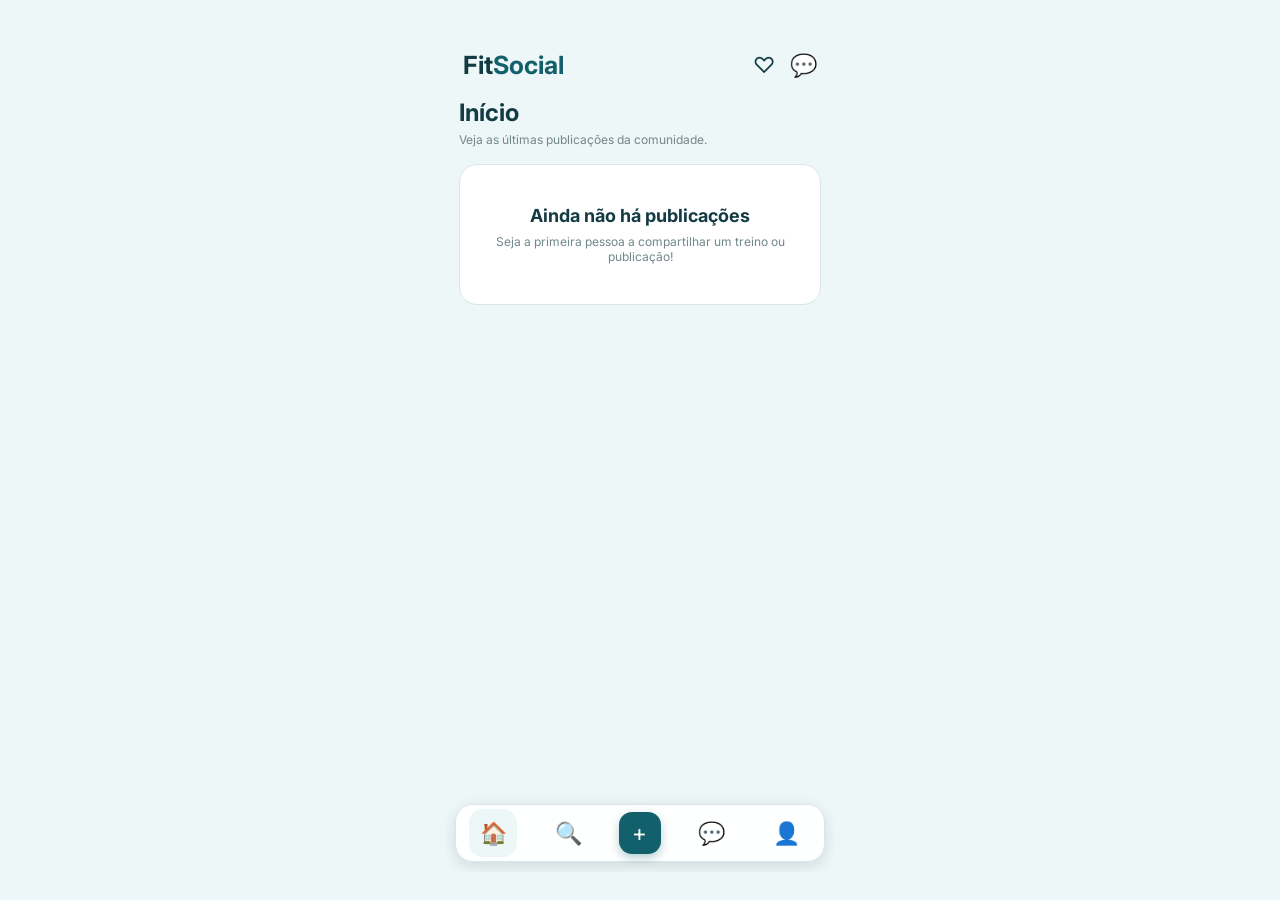
==== index.html @ 97b561a5 "Rename INDEX.HTML to index.html" ====
<!DOCTYPE html>
<html lang="pt-BR">

<head>

    <meta charset="UTF-8">
    <meta name="viewport" content="width=device-width, initial-scale=1.0">

    <title>FitSocial</title>

    <link
        href="https://fonts.googleapis.com/css2?family=Inter:wght@400;500;600;700&display=swap"
        rel="stylesheet"
    >

    <style>

        /* =========================================
           CONFIGURAÇÕES GERAIS
        ========================================= */

        * {
            margin: 0;
            padding: 0;
            box-sizing: border-box;
            font-family: 'Inter', sans-serif;
        }

        html,
        body {
            width: 100%;
            min-height: 100%;
        }

        body {
            background: #eef7f8;
            color: #123b43;

            display: flex;
            justify-content: center;
            align-items: center;

            min-height: 100vh;
        }


        /* =========================================
           TELA DO APLICATIVO
        ========================================= */

        .app {
            width: 390px;
            height: 844px;

            max-width: 100vw;
            max-height: 100vh;

            background: #eef7f8;

            overflow: hidden;

            position: relative;

            display: flex;
            flex-direction: column;
        }


        /* =========================================
           ÁREA PRINCIPAL
        ========================================= */

        .conteudo {
            width: 100%;
            height: 100%;

            overflow-y: auto;
            overflow-x: hidden;

            padding: 18px 14px 85px;

            scrollbar-width: none;
        }

        .conteudo::-webkit-scrollbar {
            display: none;
        }

        .feed {
            width: 100%;
        }


        /* =========================================
           TOPO
        ========================================= */

        .topo {
            display: flex;
            align-items: center;
            justify-content: space-between;

            margin-bottom: 18px;

            padding: 4px 4px 0;
        }

        .logo {
            font-size: 25px;
            font-weight: 700;

            color: #123b43;
        }

        .logo span {
            color: #12606b;
        }

        .topo-acoes {
            display: flex;
            gap: 15px;

            font-size: 22px;
        }

        .topo-acoes span {
            cursor: pointer;
        }


        /* =========================================
           CABEÇALHO
        ========================================= */

        .cabecalho {
            margin-bottom: 17px;
        }

        .cabecalho h1 {
            font-size: 24px;
            color: #123b43;

            margin-bottom: 5px;
        }

        .cabecalho p {
            font-size: 12px;
            color: #71878c;
        }


        /* =========================================
           POST
        ========================================= */

        .post {
            background: white;

            margin-bottom: 16px;

            border-radius: 18px;

            border: 1px solid #d8e6e8;

            padding: 13px;

            box-shadow:
                0 3px 12px rgba(0, 0, 0, 0.07);
        }


        /* =========================================
           CABEÇALHO DO POST
        ========================================= */

        .post-header {
            display: flex;
            align-items: center;

            margin-bottom: 11px;
        }

        .avatar {
            width: 42px;
            height: 42px;

            border-radius: 50%;

            background: #12606b;

            color: white;

            display: flex;
            align-items: center;
            justify-content: center;

            margin-right: 10px;

            font-weight: 600;

            overflow: hidden;

            flex-shrink: 0;

            border: 2px solid #f29ca4;
        }

        .avatar img {
            width: 100%;
            height: 100%;

            object-fit: cover;
        }

        .name {
            font-weight: 600;

            font-size: 13px;

            color: #123b43;
        }

        .time {
            font-size: 10px;

            color: #8a9da1;

            margin-top: 3px;
        }

        .seguir {
            margin-left: auto;

            color: #12606b;

            font-size: 11px;

            font-weight: 600;

            cursor: pointer;
        }


        /* =========================================
           TEXTO DO POST
        ========================================= */

        .post-text {
            margin: 8px 0 12px;

            line-height: 1.5;

            font-size: 13px;

            color: #34555c;
        }


        /* =========================================
           IMAGEM DO POST
        ========================================= */

        .post img.post-imagem {
            width: 100%;

            max-height: 500px;

            object-fit: cover;

            border-radius: 13px;

            display: block;
        }


        /* =========================================
           LOCALIZAÇÃO
        ========================================= */

        .localizacao {
            margin-top: 9px;

            font-size: 10px;

            color: #71878c;
        }


        /* =========================================
           ATIVIDADE
        ========================================= */

        .atividade {
            background: #eef7f8;

            border-radius: 13px;

            padding: 12px;

            margin-top: 8px;

            border: 1px solid #d8e6e8;
        }

        .atividade-titulo {
            font-size: 14px;

            font-weight: 700;

            color: #123b43;

            margin-bottom: 10px;
        }

        .atividade-dados {
            display: grid;

            grid-template-columns:
                repeat(3, 1fr);

            gap: 6px;
        }

        .atividade-dado {
            background: white;

            border-radius: 9px;

            padding: 8px 4px;

            text-align: center;
        }

        .atividade-dado strong {
            display: block;

            font-size: 14px;

            color: #12606b;
        }

        .atividade-dado span {
            font-size: 9px;

            color: #71878c;
        }

        .atividade-descricao {
            font-size: 11px;

            color: #536c71;

            margin-top: 10px;

            line-height: 1.4;
        }


        /* =========================================
           AÇÕES DO POST
        ========================================= */

        .actions {
            display: flex;

            gap: 18px;

            margin-top: 11px;

            font-size: 20px;
        }

        .actions span {
            cursor: pointer;

            transition: 0.2s;
        }

        .actions span:hover {
            transform: scale(1.15);
        }

        .curtidas {
            font-size: 11px;

            font-weight: 600;

            margin-top: 6px;

            color: #34555c;
        }


        /* =========================================
           SEM PUBLICAÇÕES
        ========================================= */

        .sem-posts {
            background: white;

            border-radius: 18px;

            border: 1px solid #d8e6e8;

            padding: 40px 20px;

            text-align: center;

            color: #71878c;
        }

        .sem-posts h2 {
            color: #123b43;

            font-size: 18px;

            margin-bottom: 8px;
        }

        .sem-posts p {
            font-size: 12px;
        }


        /* =========================================
           BARRA INFERIOR
        ========================================= */

        .navbar {
            position: absolute;

            left: 10px;
            right: 10px;
            bottom: 10px;

            height: 58px;

            background: rgba(255, 255, 255, 0.97);

            border-radius: 18px;

            border: 1px solid #d8e6e8;

            box-shadow:
                0 4px 15px rgba(0, 0, 0, 0.12);

            display: flex;

            align-items: center;

            justify-content: space-around;

            z-index: 100;
        }

        .nav-item {
            width: 48px;
            height: 48px;

            display: flex;

            align-items: center;
            justify-content: center;

            border-radius: 14px;

            text-decoration: none;

            color: #34555c;

            font-size: 22px;

            transition: 0.2s;

            cursor: pointer;
        }

        .nav-item:hover {
            background: #eef7f8;
        }

        .nav-item.active {
            color: #12606b;

            background: #eef7f8;
        }


        /* =========================================
           BOTÃO CRIAR
        ========================================= */

        .nav-criar {
            width: 42px;
            height: 42px;

            border-radius: 13px;

            background: #12606b;

            color: white;

            display: flex;

            align-items: center;
            justify-content: center;

            font-size: 23px;

            text-decoration: none;

            box-shadow:
                0 4px 10px rgba(18, 96, 107, 0.3);
        }


        /* =========================================
           PERFIL
        ========================================= */

        .perfil-mini {
            position: relative;
        }

        .perfil-mini img {
            width: 29px;
            height: 29px;

            border-radius: 50%;

            object-fit: cover;

            border: 2px solid #12606b;
        }


        /* =========================================
           CELULAR
        ========================================= */

        @media (max-width: 390px) {

            body {
                background: #eef7f8;
            }

            .app {
                width: 100vw;
                height: 100vh;

                border-radius: 0;

                box-shadow: none;
            }

        }

    </style>

</head>


<body>


    <!-- =========================================
         APLICATIVO
    ========================================= -->

    <div class="app">


        <!-- =====================================
             CONTEÚDO
        ====================================== -->

        <main class="conteudo">


            <!-- =================================
                 TOPO
            ================================== -->

            <div class="topo">

                <div class="logo">
                    Fit<span>Social</span>
                </div>

                <div class="topo-acoes">

                    <span>
                        ♡
                    </span>

                    <span
                        onclick="window.location.href='conversa.html'"
                    >
                        💬
                    </span>

                </div>

            </div>


            <!-- =================================
                 CABEÇALHO
            ================================== -->

            <div class="cabecalho">

                <h1>
                    Início
                </h1>

                <p>
                    Veja as últimas publicações da comunidade.
                </p>

            </div>


            <!-- =================================
                 FEED
            ================================== -->

            <div
                id="feed"
                class="feed"
            ></div>


        </main>


        <!-- =====================================
             BARRA DE NAVEGAÇÃO
        ====================================== -->

        <nav class="navbar">


            <!-- INÍCIO -->

            <a
                href="inicio.html"
                class="nav-item active"
                title="Início"
            >
                🏠
            </a>


            <!-- EXPLORAR -->

            <a
                href="explorar.html"
                class="nav-item"
                title="Explorar"
            >
                🔍
            </a>


            <!-- CRIAR -->

            <a
                href="criar.html"
                class="nav-criar"
                title="Criar"
            >
                +
            </a>


            <!-- MENSAGENS -->

            <a
                href="conversa.html"
                class="nav-item"
                title="Mensagens"
            >
                💬
            </a>


            <!-- PERFIL -->

            <a
                href="perfil.html"
                class="nav-item perfil-mini"
                title="Perfil"
            >

                <img
                    id="navPerfilFoto"
                    src=""
                    alt="Perfil"
                    style="display:none;"
                >

                <span
                    id="navPerfilIcon"
                >
                    👤
                </span>

            </a>


        </nav>


    </div>


    <!-- =========================================
         JAVASCRIPT
    ========================================= -->

    <script>


        /* =========================================
           USUÁRIO LOGADO
        ========================================= */

        const usuario =
            JSON.parse(
                sessionStorage.getItem("usuario")
            );


        if (usuario) {

            if (usuario.fotoPerfil) {

                const foto =
                    document.getElementById(
                        "navPerfilFoto"
                    );

                const icone =
                    document.getElementById(
                        "navPerfilIcon"
                    );

                foto.src =
                    usuario.fotoPerfil;

                foto.style.display =
                    "block";

                icone.style.display =
                    "none";

            }

        }


        /* =========================================
           POSTS
        ========================================= */

        const feed =
            document.getElementById(
                "feed"
            );


        const posts =
            JSON.parse(
                localStorage.getItem(
                    "fitSocialPosts"
                )
            ) || [];


        /* =========================================
           POSTS MAIS RECENTES PRIMEIRO
        ========================================= */

        posts.sort(
            (a, b) =>
                Number(b.id || 0) -
                Number(a.id || 0)
        );


        /* =========================================
           SEM POSTS
        ========================================= */

        if (posts.length === 0) {

            feed.innerHTML = `

                <div class="sem-posts">

                    <h2>
                        Ainda não há publicações
                    </h2>

                    <p>
                        Seja a primeira pessoa a
                        compartilhar um treino ou publicação!
                    </p>

                </div>

            `;

        }


        /* =========================================
           MOSTRAR POSTS
        ========================================= */

        posts.forEach(
            function(post) {


                const div =
                    document.createElement(
                        "div"
                    );


                div.className =
                    "post";


                const nome =
                    post.usuarioNome ||
                    "Usuário";


                const primeiraLetra =
                    nome
                        .charAt(0)
                        .toUpperCase();


                let avatarHTML = `
                    ${primeiraLetra}
                `;


                if (post.usuarioFoto) {

                    avatarHTML = `

                        <img
                            src="${post.usuarioFoto}"
                            alt="Foto de ${nome}"
                        >

                    `;

                }


                let conteudoPost =
                    "";


                /* =================================
                   PUBLICAÇÃO NORMAL
                ================================== */

                if (
                    post.tipo ===
                    "publicacao"
                ) {

                    conteudoPost = `

                        ${
                            post.texto
                            ? `

                                <div class="post-text">

                                    ${escaparHTML(
                                        post.texto
                                    )}

                                </div>

                            `
                            : ""
                        }


                        ${
                            post.imagem
                            ? `

                                <img
                                    class="post-imagem"

                                    src="${post.imagem}"

                                    alt="Publicação"
                                >

                            `
                            : ""
                        }


                        ${
                            post.localizacao
                            ? `

                                <div class="localizacao">

                                    📍
                                    ${escaparHTML(
                                        post.localizacao
                                    )}

                                </div>

                            `
                            : ""
                        }

                    `;

                }


                /* =================================
                   ATIVIDADE
                ================================== */

                else if (
                    post.tipo ===
                    "atividade"
                ) {

                    conteudoPost = `

                        <div class="atividade">


                            <div class="atividade-titulo">

                                🏃

                                ${escaparHTML(
                                    post.esporte ||
                                    "Atividade"
                                )}

                            </div>


                            <div class="atividade-dados">


                                <div
                                    class="atividade-dado"
                                >

                                    <strong>
                                        ${post.km || 0}
                                    </strong>

                                    <span>
                                        KM
                                    </span>

                                </div>


                                <div
                                    class="atividade-dado"
                                >

                                    <strong>
                                        ${post.tempo || "--:--"}
                                    </strong>

                                    <span>
                                        Tempo
                                    </span>

                                </div>


                                <div
                                    class="atividade-dado"
                                >

                                    <strong>
                                        ${post.esporte || "-"}
                                    </strong>

                                    <span>
                                        Esporte
                                    </span>

                                </div>


                            </div>


                            ${
                                post.descricao
                                ? `

                                    <div
                                        class="atividade-descricao"
                                    >

                                        ${escaparHTML(
                                            post.descricao
                                        )}

                                    </div>

                                `
                                : ""
                            }


                            ${
                                post.localizacao
                                ? `

                                    <div
                                        class="localizacao"
                                    >

                                        📍

                                        ${escaparHTML(
                                            post.localizacao
                                        )}

                                    </div>

                                `
                                : ""
                            }


                        </div>

                    `;

                }


                /* =================================
                   MONTAR POST
                ================================== */

                div.innerHTML = `

                    <div class="post-header">


                        <div class="avatar">

                            ${avatarHTML}

                        </div>


                        <div>

                            <div class="name">

                                ${escaparHTML(
                                    nome
                                )}

                            </div>


                            <div class="time">

                                ${post.data || ""}

                            </div>

                        </div>


                        <div class="seguir">

                            Seguir

                        </div>


                    </div>


                    ${conteudoPost}


                    <div class="actions">


                        <span
                            onclick="curtir(this)"
                        >
                            🤍
                        </span>


                        <span>
                            💬
                        </span>


                        <span>
                            🔗
                        </span>


                    </div>


                    <div class="curtidas">

                        0 curtidas

                    </div>

                `;


                feed.appendChild(
                    div
                );

            }
        );


        /* =========================================
           CURTIR
        ========================================= */

        function curtir(el) {


            if (
                el.innerText ===
                "🤍"
            ) {

                el.innerText =
                    "❤️";


                el.style.transform =
                    "scale(1.3)";


                setTimeout(
                    function() {

                        el.style.transform =
                            "scale(1)";

                    },
                    200
                );

            }


            else {

                el.innerText =
                    "🤍";

            }

        }


        /* =========================================
           SEGURANÇA DO TEXTO
        ========================================= */

        function escaparHTML(
            texto
        ) {

            const div =
                document.createElement(
                    "div"
                );


            div.textContent =
                texto;


            return div.innerHTML;

        }


    </script>


</body>

</html>
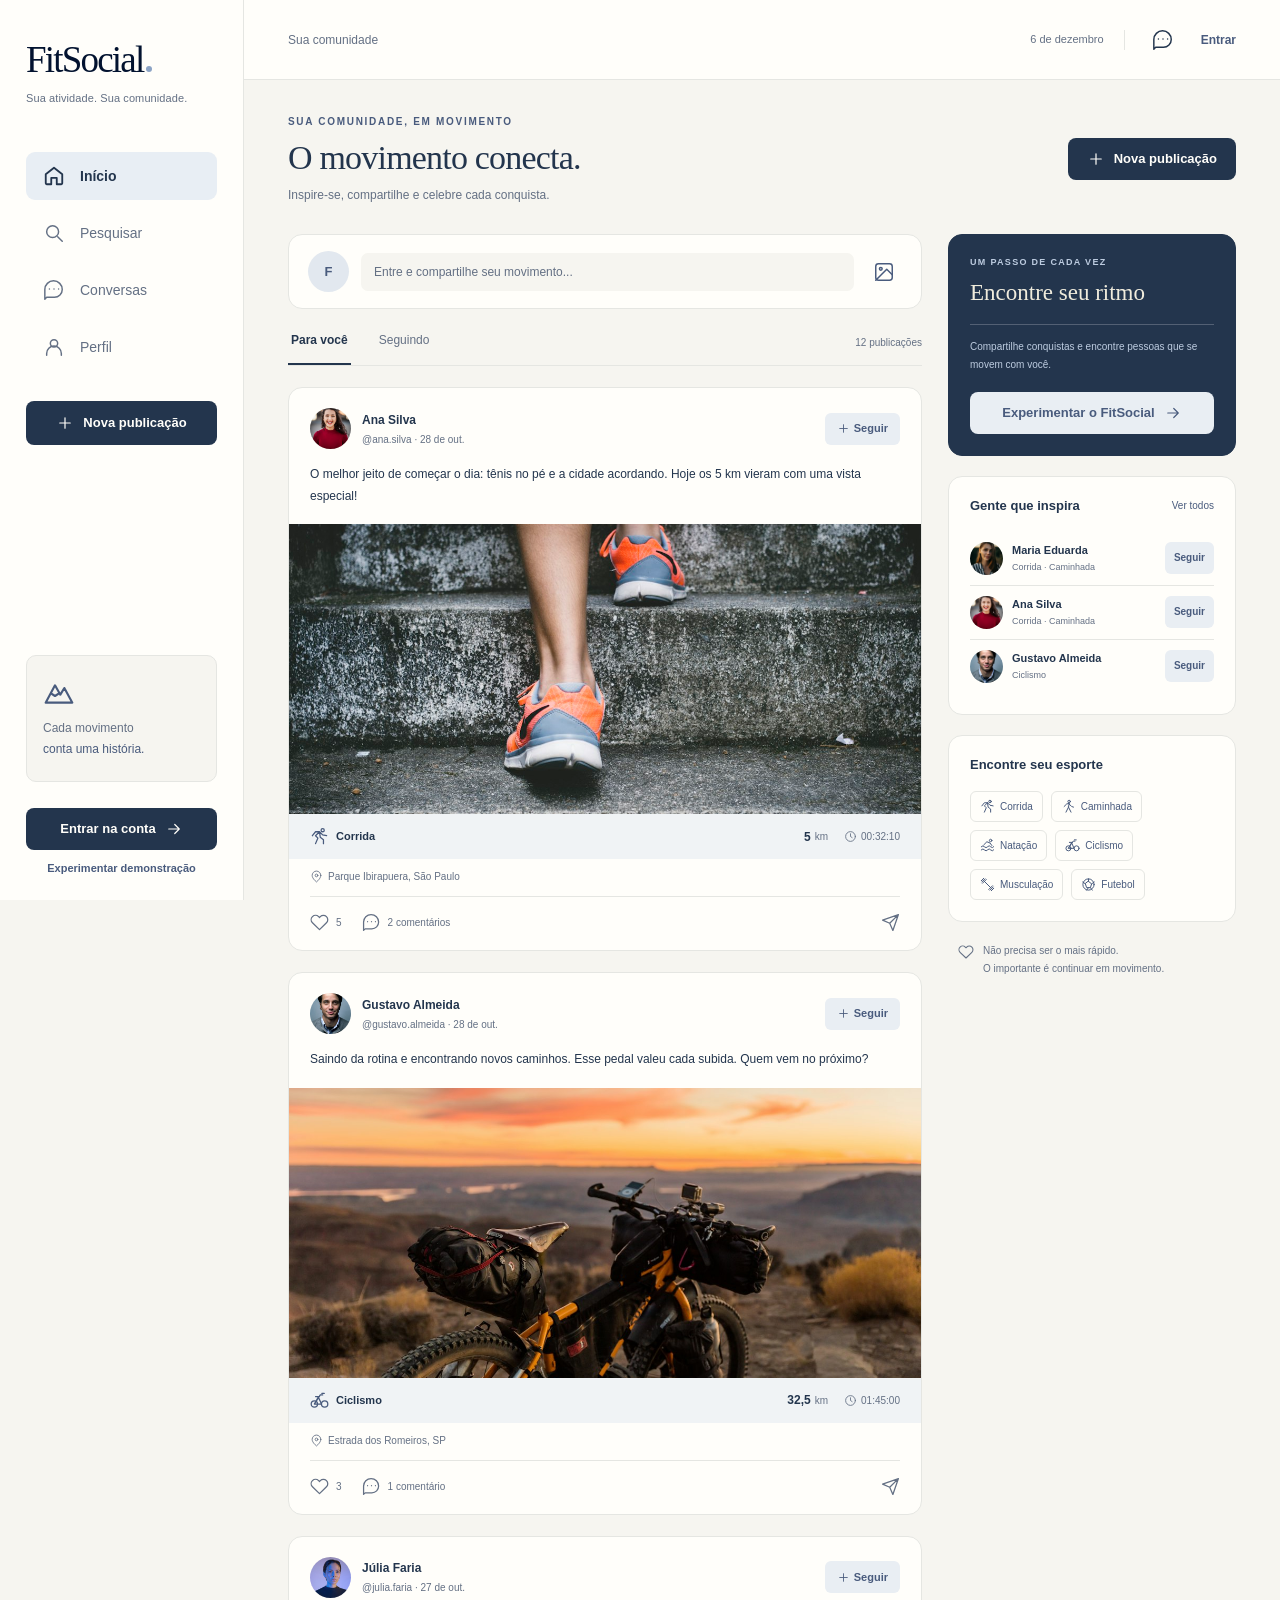
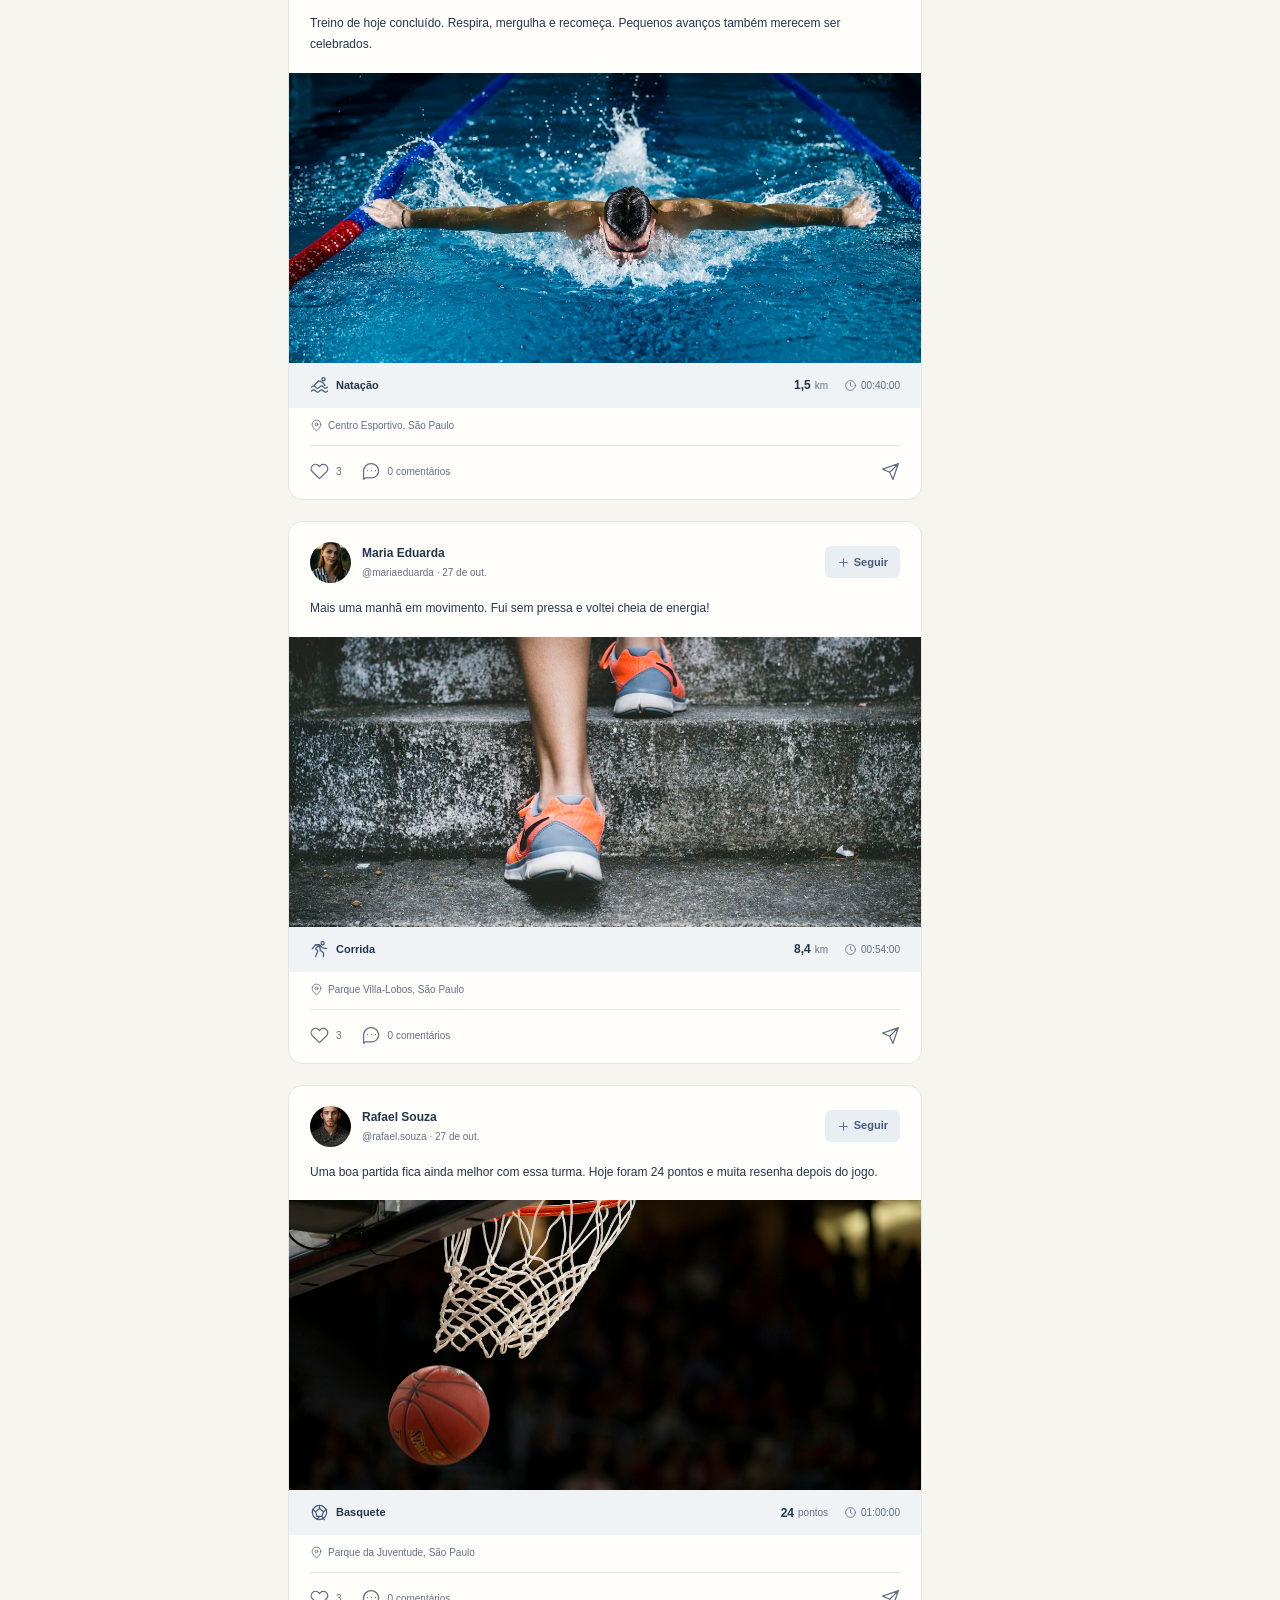
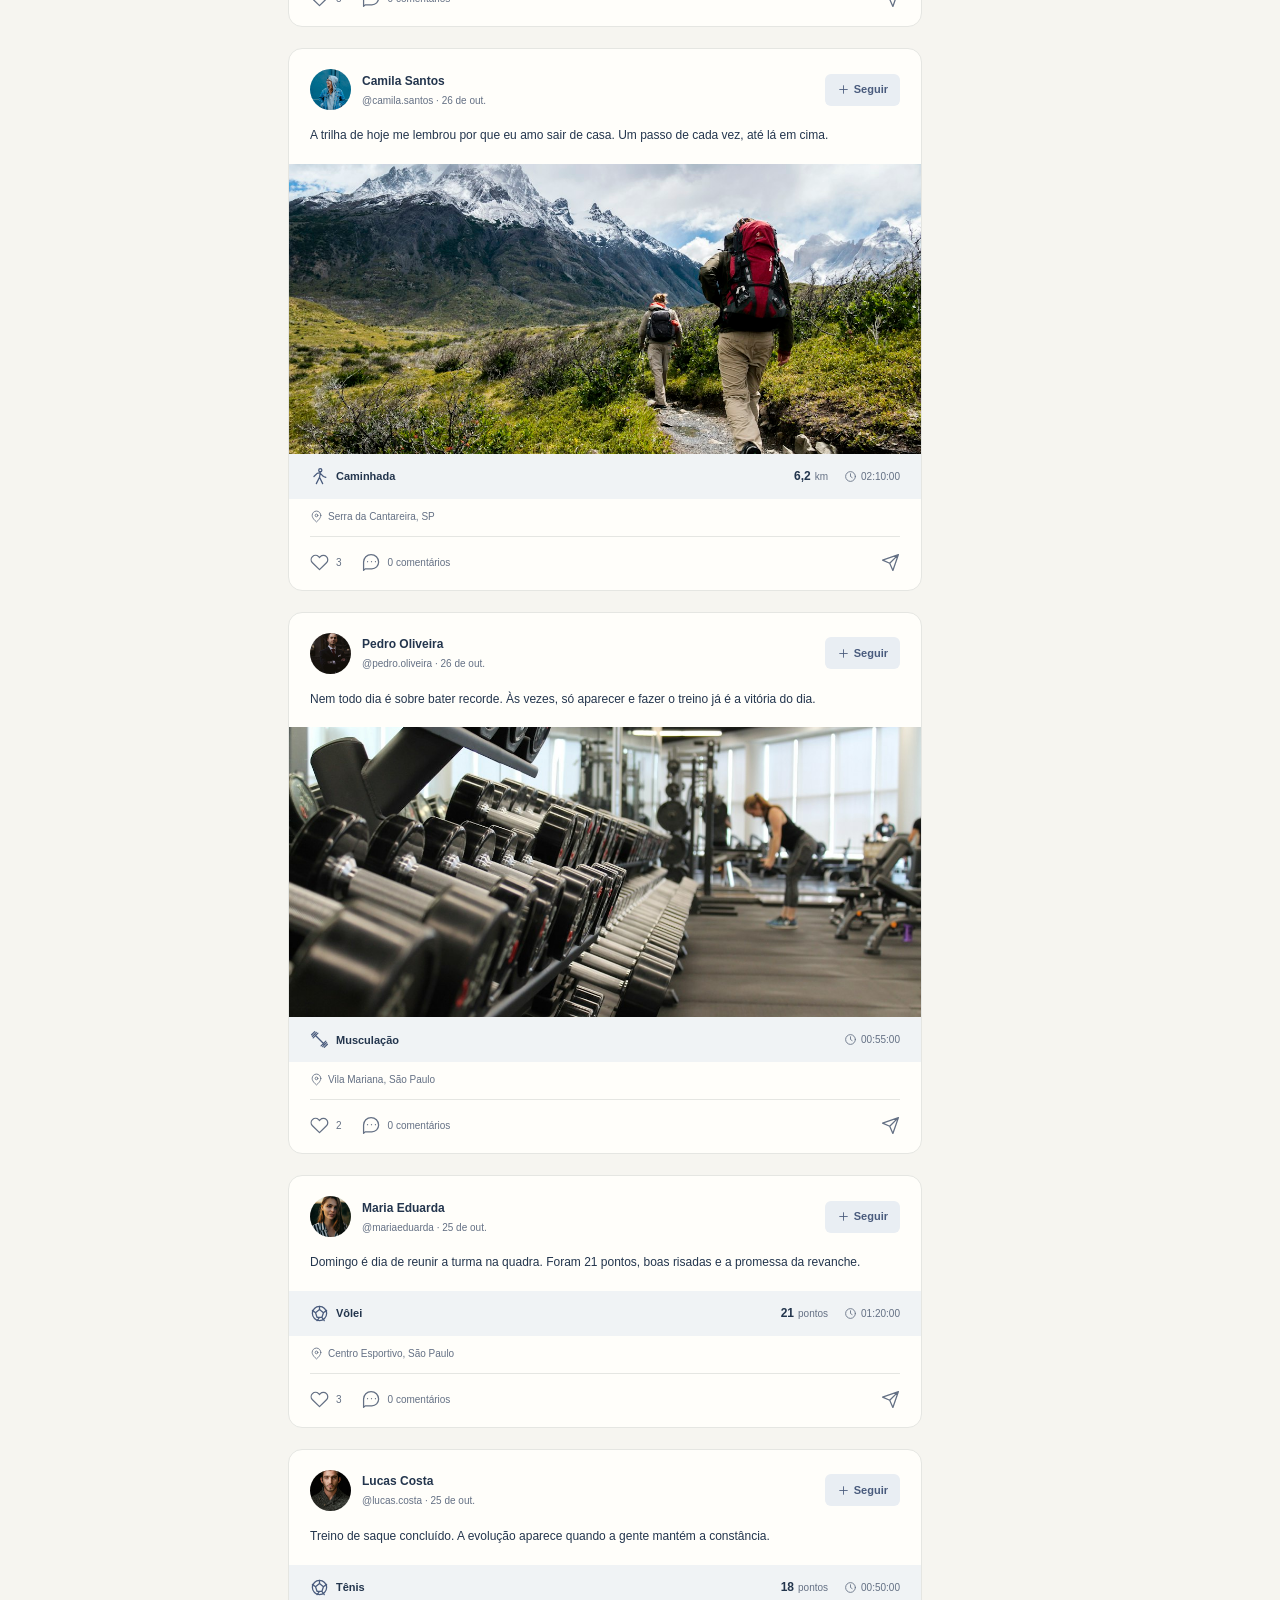
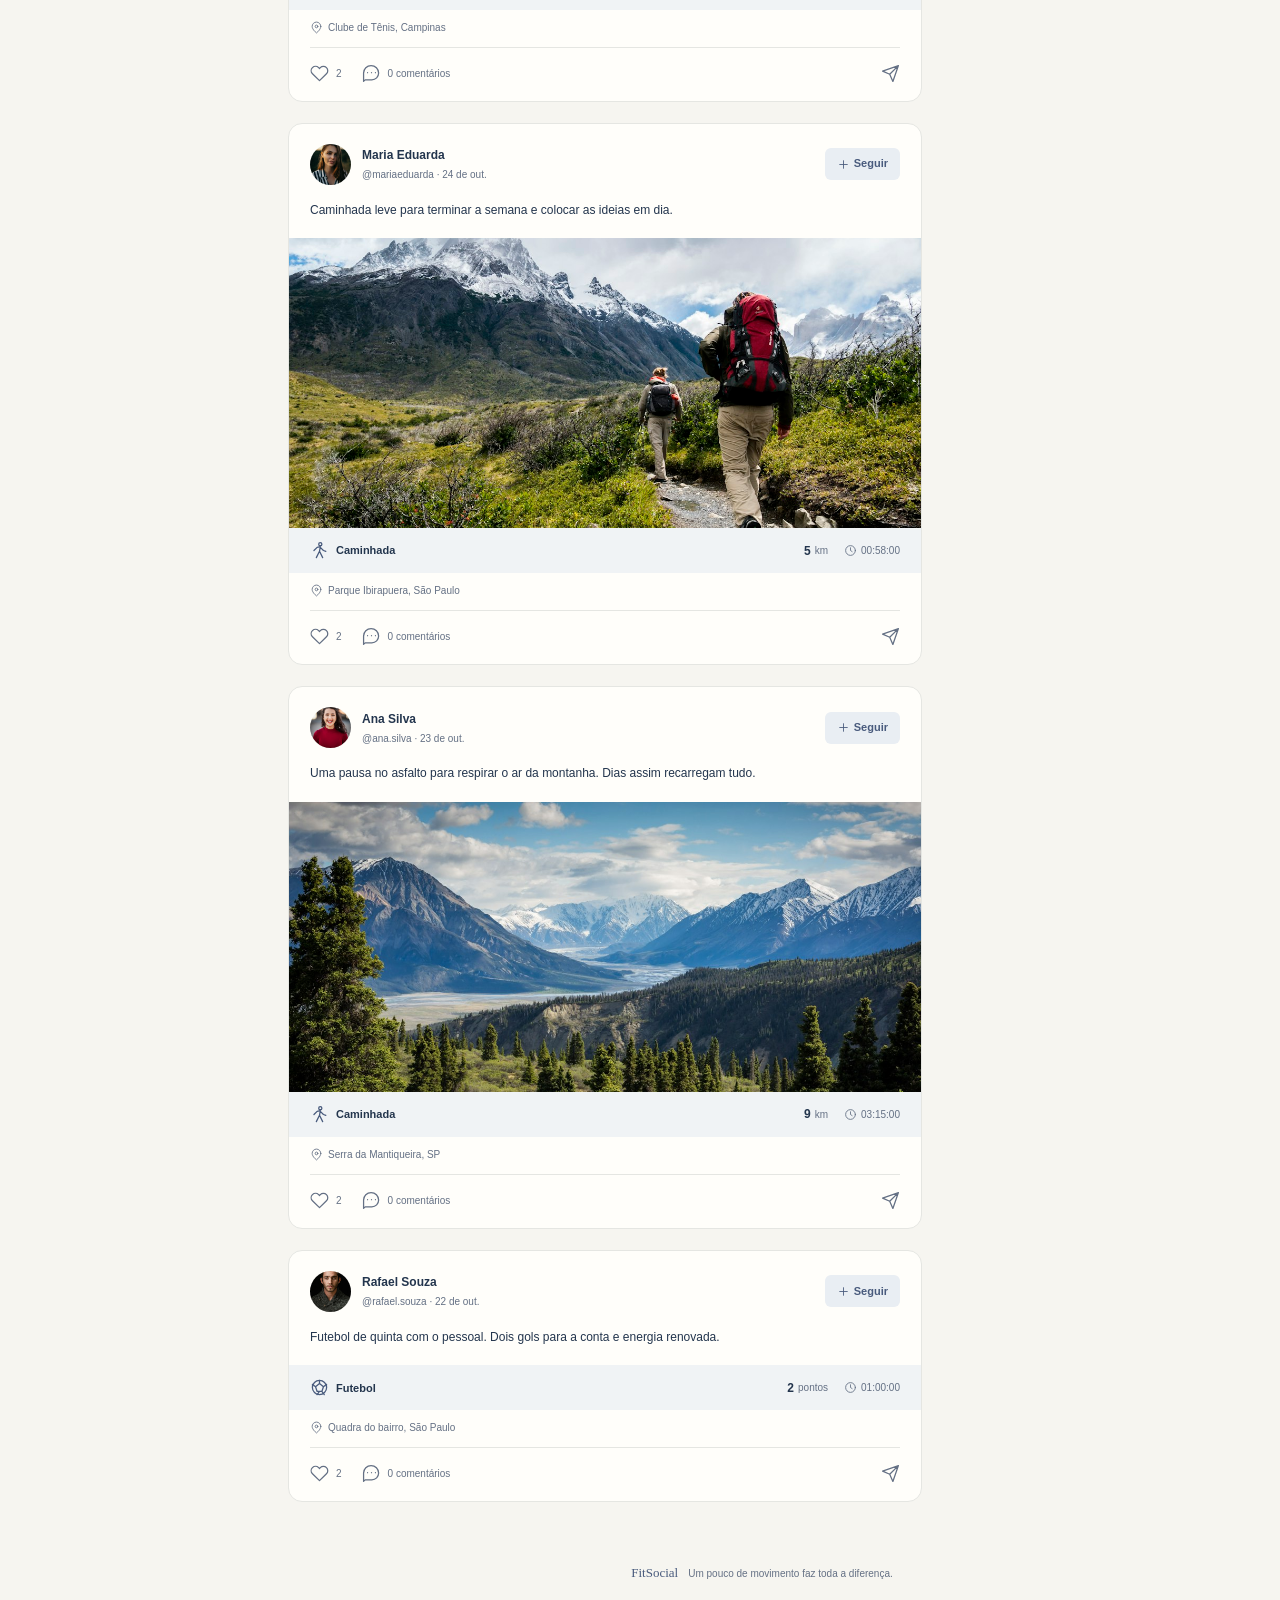
==== commit c050bbb8: "Add files via upload" ====
--- a/index.html
+++ b/index.html
@@ -1,1221 +1,28 @@
 <!DOCTYPE html>
 <html lang="pt-BR">
-
 <head>
-
-    <meta charset="UTF-8">
-    <meta name="viewport" content="width=device-width, initial-scale=1.0">
-
-    <title>FitSocial</title>
-
-    <link
-        href="https://fonts.googleapis.com/css2?family=Inter:wght@400;500;600;700&display=swap"
-        rel="stylesheet"
-    >
-
-    <style>
-
-        /* =========================================
-           CONFIGURAÇÕES GERAIS
-        ========================================= */
-
-        * {
-            margin: 0;
-            padding: 0;
-            box-sizing: border-box;
-            font-family: 'Inter', sans-serif;
-        }
-
-        html,
-        body {
-            width: 100%;
-            min-height: 100%;
-        }
-
-        body {
-            background: #eef7f8;
-            color: #123b43;
-
-            display: flex;
-            justify-content: center;
-            align-items: center;
-
-            min-height: 100vh;
-        }
-
-
-        /* =========================================
-           TELA DO APLICATIVO
-        ========================================= */
-
-        .app {
-            width: 390px;
-            height: 844px;
-
-            max-width: 100vw;
-            max-height: 100vh;
-
-            background: #eef7f8;
-
-            overflow: hidden;
-
-            position: relative;
-
-            display: flex;
-            flex-direction: column;
-        }
-
-
-        /* =========================================
-           ÁREA PRINCIPAL
-        ========================================= */
-
-        .conteudo {
-            width: 100%;
-            height: 100%;
-
-            overflow-y: auto;
-            overflow-x: hidden;
-
-            padding: 18px 14px 85px;
-
-            scrollbar-width: none;
-        }
-
-        .conteudo::-webkit-scrollbar {
-            display: none;
-        }
-
-        .feed {
-            width: 100%;
-        }
-
-
-        /* =========================================
-           TOPO
-        ========================================= */
-
-        .topo {
-            display: flex;
-            align-items: center;
-            justify-content: space-between;
-
-            margin-bottom: 18px;
-
-            padding: 4px 4px 0;
-        }
-
-        .logo {
-            font-size: 25px;
-            font-weight: 700;
-
-            color: #123b43;
-        }
-
-        .logo span {
-            color: #12606b;
-        }
-
-        .topo-acoes {
-            display: flex;
-            gap: 15px;
-
-            font-size: 22px;
-        }
-
-        .topo-acoes span {
-            cursor: pointer;
-        }
-
-
-        /* =========================================
-           CABEÇALHO
-        ========================================= */
-
-        .cabecalho {
-            margin-bottom: 17px;
-        }
-
-        .cabecalho h1 {
-            font-size: 24px;
-            color: #123b43;
-
-            margin-bottom: 5px;
-        }
-
-        .cabecalho p {
-            font-size: 12px;
-            color: #71878c;
-        }
-
-
-        /* =========================================
-           POST
-        ========================================= */
-
-        .post {
-            background: white;
-
-            margin-bottom: 16px;
-
-            border-radius: 18px;
-
-            border: 1px solid #d8e6e8;
-
-            padding: 13px;
-
-            box-shadow:
-                0 3px 12px rgba(0, 0, 0, 0.07);
-        }
-
-
-        /* =========================================
-           CABEÇALHO DO POST
-        ========================================= */
-
-        .post-header {
-            display: flex;
-            align-items: center;
-
-            margin-bottom: 11px;
-        }
-
-        .avatar {
-            width: 42px;
-            height: 42px;
-
-            border-radius: 50%;
-
-            background: #12606b;
-
-            color: white;
-
-            display: flex;
-            align-items: center;
-            justify-content: center;
-
-            margin-right: 10px;
-
-            font-weight: 600;
-
-            overflow: hidden;
-
-            flex-shrink: 0;
-
-            border: 2px solid #f29ca4;
-        }
-
-        .avatar img {
-            width: 100%;
-            height: 100%;
-
-            object-fit: cover;
-        }
-
-        .name {
-            font-weight: 600;
-
-            font-size: 13px;
-
-            color: #123b43;
-        }
-
-        .time {
-            font-size: 10px;
-
-            color: #8a9da1;
-
-            margin-top: 3px;
-        }
-
-        .seguir {
-            margin-left: auto;
-
-            color: #12606b;
-
-            font-size: 11px;
-
-            font-weight: 600;
-
-            cursor: pointer;
-        }
-
-
-        /* =========================================
-           TEXTO DO POST
-        ========================================= */
-
-        .post-text {
-            margin: 8px 0 12px;
-
-            line-height: 1.5;
-
-            font-size: 13px;
-
-            color: #34555c;
-        }
-
-
-        /* =========================================
-           IMAGEM DO POST
-        ========================================= */
-
-        .post img.post-imagem {
-            width: 100%;
-
-            max-height: 500px;
-
-            object-fit: cover;
-
-            border-radius: 13px;
-
-            display: block;
-        }
-
-
-        /* =========================================
-           LOCALIZAÇÃO
-        ========================================= */
-
-        .localizacao {
-            margin-top: 9px;
-
-            font-size: 10px;
-
-            color: #71878c;
-        }
-
-
-        /* =========================================
-           ATIVIDADE
-        ========================================= */
-
-        .atividade {
-            background: #eef7f8;
-
-            border-radius: 13px;
-
-            padding: 12px;
-
-            margin-top: 8px;
-
-            border: 1px solid #d8e6e8;
-        }
-
-        .atividade-titulo {
-            font-size: 14px;
-
-            font-weight: 700;
-
-            color: #123b43;
-
-            margin-bottom: 10px;
-        }
-
-        .atividade-dados {
-            display: grid;
-
-            grid-template-columns:
-                repeat(3, 1fr);
-
-            gap: 6px;
-        }
-
-        .atividade-dado {
-            background: white;
-
-            border-radius: 9px;
-
-            padding: 8px 4px;
-
-            text-align: center;
-        }
-
-        .atividade-dado strong {
-            display: block;
-
-            font-size: 14px;
-
-            color: #12606b;
-        }
-
-        .atividade-dado span {
-            font-size: 9px;
-
-            color: #71878c;
-        }
-
-        .atividade-descricao {
-            font-size: 11px;
-
-            color: #536c71;
-
-            margin-top: 10px;
-
-            line-height: 1.4;
-        }
-
-
-        /* =========================================
-           AÇÕES DO POST
-        ========================================= */
-
-        .actions {
-            display: flex;
-
-            gap: 18px;
-
-            margin-top: 11px;
-
-            font-size: 20px;
-        }
-
-        .actions span {
-            cursor: pointer;
-
-            transition: 0.2s;
-        }
-
-        .actions span:hover {
-            transform: scale(1.15);
-        }
-
-        .curtidas {
-            font-size: 11px;
-
-            font-weight: 600;
-
-            margin-top: 6px;
-
-            color: #34555c;
-        }
-
-
-        /* =========================================
-           SEM PUBLICAÇÕES
-        ========================================= */
-
-        .sem-posts {
-            background: white;
-
-            border-radius: 18px;
-
-            border: 1px solid #d8e6e8;
-
-            padding: 40px 20px;
-
-            text-align: center;
-
-            color: #71878c;
-        }
-
-        .sem-posts h2 {
-            color: #123b43;
-
-            font-size: 18px;
-
-            margin-bottom: 8px;
-        }
-
-        .sem-posts p {
-            font-size: 12px;
-        }
-
-
-        /* =========================================
-           BARRA INFERIOR
-        ========================================= */
-
-        .navbar {
-            position: absolute;
-
-            left: 10px;
-            right: 10px;
-            bottom: 10px;
-
-            height: 58px;
-
-            background: rgba(255, 255, 255, 0.97);
-
-            border-radius: 18px;
-
-            border: 1px solid #d8e6e8;
-
-            box-shadow:
-                0 4px 15px rgba(0, 0, 0, 0.12);
-
-            display: flex;
-
-            align-items: center;
-
-            justify-content: space-around;
-
-            z-index: 100;
-        }
-
-        .nav-item {
-            width: 48px;
-            height: 48px;
-
-            display: flex;
-
-            align-items: center;
-            justify-content: center;
-
-            border-radius: 14px;
-
-            text-decoration: none;
-
-            color: #34555c;
-
-            font-size: 22px;
-
-            transition: 0.2s;
-
-            cursor: pointer;
-        }
-
-        .nav-item:hover {
-            background: #eef7f8;
-        }
-
-        .nav-item.active {
-            color: #12606b;
-
-            background: #eef7f8;
-        }
-
-
-        /* =========================================
-           BOTÃO CRIAR
-        ========================================= */
-
-        .nav-criar {
-            width: 42px;
-            height: 42px;
-
-            border-radius: 13px;
-
-            background: #12606b;
-
-            color: white;
-
-            display: flex;
-
-            align-items: center;
-            justify-content: center;
-
-            font-size: 23px;
-
-            text-decoration: none;
-
-            box-shadow:
-                0 4px 10px rgba(18, 96, 107, 0.3);
-        }
-
-
-        /* =========================================
-           PERFIL
-        ========================================= */
-
-        .perfil-mini {
-            position: relative;
-        }
-
-        .perfil-mini img {
-            width: 29px;
-            height: 29px;
-
-            border-radius: 50%;
-
-            object-fit: cover;
-
-            border: 2px solid #12606b;
-        }
-
-
-        /* =========================================
-           CELULAR
-        ========================================= */
-
-        @media (max-width: 390px) {
-
-            body {
-                background: #eef7f8;
-            }
-
-            .app {
-                width: 100vw;
-                height: 100vh;
-
-                border-radius: 0;
-
-                box-shadow: none;
-            }
-
-        }
-
-    </style>
-
+  <meta charset="UTF-8">
+  <meta name="viewport" content="width=device-width, initial-scale=1, viewport-fit=cover">
+  <meta name="theme-color" content="#23354d">
+  <meta name="description" content="FitSocial: sua atividade, sua comunidade. Compartilhe seus esportes e celebre cada conquista.">
+  <title>Início | FitSocial</title>
+  <link rel="icon" href="img/favicon.svg" type="image/svg+xml">
+  <link rel="stylesheet" href="css/app.css">
+  <link rel="stylesheet" href="css/responsive.css">
+  <script src="data/exemplos.js" defer></script>
+  <script src="js/icons.js" defer></script>
+  <script src="js/store.js" defer></script>
+  <script src="js/app.js" defer></script>
+  <script src="js/feed.js" defer></script>
+  <script src="js/community.js" defer></script>
+  <script src="js/compose.js" defer></script>
+  <script src="js/auth.js" defer></script>
 </head>
-
-
-<body>
-
-
-    <!-- =========================================
-         APLICATIVO
-    ========================================= -->
-
-    <div class="app">
-
-
-        <!-- =====================================
-             CONTEÚDO
-        ====================================== -->
-
-        <main class="conteudo">
-
-
-            <!-- =================================
-                 TOPO
-            ================================== -->
-
-            <div class="topo">
-
-                <div class="logo">
-                    Fit<span>Social</span>
-                </div>
-
-                <div class="topo-acoes">
-
-                    <span>
-                        ♡
-                    </span>
-
-                    <span
-                        onclick="window.location.href='conversa.html'"
-                    >
-                        💬
-                    </span>
-
-                </div>
-
-            </div>
-
-
-            <!-- =================================
-                 CABEÇALHO
-            ================================== -->
-
-            <div class="cabecalho">
-
-                <h1>
-                    Início
-                </h1>
-
-                <p>
-                    Veja as últimas publicações da comunidade.
-                </p>
-
-            </div>
-
-
-            <!-- =================================
-                 FEED
-            ================================== -->
-
-            <div
-                id="feed"
-                class="feed"
-            ></div>
-
-
-        </main>
-
-
-        <!-- =====================================
-             BARRA DE NAVEGAÇÃO
-        ====================================== -->
-
-        <nav class="navbar">
-
-
-            <!-- INÍCIO -->
-
-            <a
-                href="inicio.html"
-                class="nav-item active"
-                title="Início"
-            >
-                🏠
-            </a>
-
-
-            <!-- EXPLORAR -->
-
-            <a
-                href="explorar.html"
-                class="nav-item"
-                title="Explorar"
-            >
-                🔍
-            </a>
-
-
-            <!-- CRIAR -->
-
-            <a
-                href="criar.html"
-                class="nav-criar"
-                title="Criar"
-            >
-                +
-            </a>
-
-
-            <!-- MENSAGENS -->
-
-            <a
-                href="conversa.html"
-                class="nav-item"
-                title="Mensagens"
-            >
-                💬
-            </a>
-
-
-            <!-- PERFIL -->
-
-            <a
-                href="perfil.html"
-                class="nav-item perfil-mini"
-                title="Perfil"
-            >
-
-                <img
-                    id="navPerfilFoto"
-                    src=""
-                    alt="Perfil"
-                    style="display:none;"
-                >
-
-                <span
-                    id="navPerfilIcon"
-                >
-                    👤
-                </span>
-
-            </a>
-
-
-        </nav>
-
-
-    </div>
-
-
-    <!-- =========================================
-         JAVASCRIPT
-    ========================================= -->
-
-    <script>
-
-
-        /* =========================================
-           USUÁRIO LOGADO
-        ========================================= */
-
-        const usuario =
-            JSON.parse(
-                sessionStorage.getItem("usuario")
-            );
-
-
-        if (usuario) {
-
-            if (usuario.fotoPerfil) {
-
-                const foto =
-                    document.getElementById(
-                        "navPerfilFoto"
-                    );
-
-                const icone =
-                    document.getElementById(
-                        "navPerfilIcon"
-                    );
-
-                foto.src =
-                    usuario.fotoPerfil;
-
-                foto.style.display =
-                    "block";
-
-                icone.style.display =
-                    "none";
-
-            }
-
-        }
-
-
-        /* =========================================
-           POSTS
-        ========================================= */
-
-        const feed =
-            document.getElementById(
-                "feed"
-            );
-
-
-        const posts =
-            JSON.parse(
-                localStorage.getItem(
-                    "fitSocialPosts"
-                )
-            ) || [];
-
-
-        /* =========================================
-           POSTS MAIS RECENTES PRIMEIRO
-        ========================================= */
-
-        posts.sort(
-            (a, b) =>
-                Number(b.id || 0) -
-                Number(a.id || 0)
-        );
-
-
-        /* =========================================
-           SEM POSTS
-        ========================================= */
-
-        if (posts.length === 0) {
-
-            feed.innerHTML = `
-
-                <div class="sem-posts">
-
-                    <h2>
-                        Ainda não há publicações
-                    </h2>
-
-                    <p>
-                        Seja a primeira pessoa a
-                        compartilhar um treino ou publicação!
-                    </p>
-
-                </div>
-
-            `;
-
-        }
-
-
-        /* =========================================
-           MOSTRAR POSTS
-        ========================================= */
-
-        posts.forEach(
-            function(post) {
-
-
-                const div =
-                    document.createElement(
-                        "div"
-                    );
-
-
-                div.className =
-                    "post";
-
-
-                const nome =
-                    post.usuarioNome ||
-                    "Usuário";
-
-
-                const primeiraLetra =
-                    nome
-                        .charAt(0)
-                        .toUpperCase();
-
-
-                let avatarHTML = `
-                    ${primeiraLetra}
-                `;
-
-
-                if (post.usuarioFoto) {
-
-                    avatarHTML = `
-
-                        <img
-                            src="${post.usuarioFoto}"
-                            alt="Foto de ${nome}"
-                        >
-
-                    `;
-
-                }
-
-
-                let conteudoPost =
-                    "";
-
-
-                /* =================================
-                   PUBLICAÇÃO NORMAL
-                ================================== */
-
-                if (
-                    post.tipo ===
-                    "publicacao"
-                ) {
-
-                    conteudoPost = `
-
-                        ${
-                            post.texto
-                            ? `
-
-                                <div class="post-text">
-
-                                    ${escaparHTML(
-                                        post.texto
-                                    )}
-
-                                </div>
-
-                            `
-                            : ""
-                        }
-
-
-                        ${
-                            post.imagem
-                            ? `
-
-                                <img
-                                    class="post-imagem"
-
-                                    src="${post.imagem}"
-
-                                    alt="Publicação"
-                                >
-
-                            `
-                            : ""
-                        }
-
-
-                        ${
-                            post.localizacao
-                            ? `
-
-                                <div class="localizacao">
-
-                                    📍
-                                    ${escaparHTML(
-                                        post.localizacao
-                                    )}
-
-                                </div>
-
-                            `
-                            : ""
-                        }
-
-                    `;
-
-                }
-
-
-                /* =================================
-                   ATIVIDADE
-                ================================== */
-
-                else if (
-                    post.tipo ===
-                    "atividade"
-                ) {
-
-                    conteudoPost = `
-
-                        <div class="atividade">
-
-
-                            <div class="atividade-titulo">
-
-                                🏃
-
-                                ${escaparHTML(
-                                    post.esporte ||
-                                    "Atividade"
-                                )}
-
-                            </div>
-
-
-                            <div class="atividade-dados">
-
-
-                                <div
-                                    class="atividade-dado"
-                                >
-
-                                    <strong>
-                                        ${post.km || 0}
-                                    </strong>
-
-                                    <span>
-                                        KM
-                                    </span>
-
-                                </div>
-
-
-                                <div
-                                    class="atividade-dado"
-                                >
-
-                                    <strong>
-                                        ${post.tempo || "--:--"}
-                                    </strong>
-
-                                    <span>
-                                        Tempo
-                                    </span>
-
-                                </div>
-
-
-                                <div
-                                    class="atividade-dado"
-                                >
-
-                                    <strong>
-                                        ${post.esporte || "-"}
-                                    </strong>
-
-                                    <span>
-                                        Esporte
-                                    </span>
-
-                                </div>
-
-
-                            </div>
-
-
-                            ${
-                                post.descricao
-                                ? `
-
-                                    <div
-                                        class="atividade-descricao"
-                                    >
-
-                                        ${escaparHTML(
-                                            post.descricao
-                                        )}
-
-                                    </div>
-
-                                `
-                                : ""
-                            }
-
-
-                            ${
-                                post.localizacao
-                                ? `
-
-                                    <div
-                                        class="localizacao"
-                                    >
-
-                                        📍
-
-                                        ${escaparHTML(
-                                            post.localizacao
-                                        )}
-
-                                    </div>
-
-                                `
-                                : ""
-                            }
-
-
-                        </div>
-
-                    `;
-
-                }
-
-
-                /* =================================
-                   MONTAR POST
-                ================================== */
-
-                div.innerHTML = `
-
-                    <div class="post-header">
-
-
-                        <div class="avatar">
-
-                            ${avatarHTML}
-
-                        </div>
-
-
-                        <div>
-
-                            <div class="name">
-
-                                ${escaparHTML(
-                                    nome
-                                )}
-
-                            </div>
-
-
-                            <div class="time">
-
-                                ${post.data || ""}
-
-                            </div>
-
-                        </div>
-
-
-                        <div class="seguir">
-
-                            Seguir
-
-                        </div>
-
-
-                    </div>
-
-
-                    ${conteudoPost}
-
-
-                    <div class="actions">
-
-
-                        <span
-                            onclick="curtir(this)"
-                        >
-                            🤍
-                        </span>
-
-
-                        <span>
-                            💬
-                        </span>
-
-
-                        <span>
-                            🔗
-                        </span>
-
-
-                    </div>
-
-
-                    <div class="curtidas">
-
-                        0 curtidas
-
-                    </div>
-
-                `;
-
-
-                feed.appendChild(
-                    div
-                );
-
-            }
-        );
-
-
-        /* =========================================
-           CURTIR
-        ========================================= */
-
-        function curtir(el) {
-
-
-            if (
-                el.innerText ===
-                "🤍"
-            ) {
-
-                el.innerText =
-                    "❤️";
-
-
-                el.style.transform =
-                    "scale(1.3)";
-
-
-                setTimeout(
-                    function() {
-
-                        el.style.transform =
-                            "scale(1)";
-
-                    },
-                    200
-                );
-
-            }
-
-
-            else {
-
-                el.innerText =
-                    "🤍";
-
-            }
-
-        }
-
-
-        /* =========================================
-           SEGURANÇA DO TEXTO
-        ========================================= */
-
-        function escaparHTML(
-            texto
-        ) {
-
-            const div =
-                document.createElement(
-                    "div"
-                );
-
-
-            div.textContent =
-                texto;
-
-
-            return div.innerHTML;
-
-        }
-
-
-    </script>
-
-
+<body data-page="feed">
+  <a class="skip-link" href="#main">Ir para o conteúdo</a>
+  <div id="app"><div class="loading">FitSocial <span>Preparando sua comunidade...</span></div></div>
+  <div id="toast" class="toast" role="status" aria-live="polite"></div>
+  <dialog id="modal" aria-labelledby="modal-title"></dialog>
+  <noscript>Ative o JavaScript para usar o FitSocial. Seus dados são salvos neste navegador.</noscript>
 </body>
-
 </html>
--- a/css/app.css
+++ b/css/app.css
@@ -0,0 +1,353 @@
+:root {
+  --moonlight: #f0ecdd;
+  --frost: #8ba3c5;
+  --steel: #495b7d;
+  --storm: #23354d;
+  --oxford: #02122f;
+  --bg: #f6f5f0;
+  --surface: #fffefa;
+  --text: #23354d;
+  --muted: #647084;
+  --line: #e5e6e2;
+  --soft: #edf1f5;
+  --danger: #a24146;
+  --radius: 14px;
+}
+* { box-sizing: border-box; }
+html { scroll-behavior: smooth; }
+body { margin: 0; font-family: 'Segoe UI', Arial, sans-serif; color: var(--text); background: var(--bg); font-size: 14px; line-height: 1.5; }
+button, input, textarea, select { font: inherit; }
+button, a, input, select, textarea { -webkit-tap-highlight-color: transparent; }
+button, a { touch-action: manipulation; }
+button { cursor: pointer; }
+button:disabled { opacity: .55; cursor: wait; }
+a { color: inherit; text-decoration: none; }
+a:hover { color: var(--steel); }
+button { color: inherit; }
+img { display: block; max-width: 100%; }
+button { border: 0; background: none; }
+h1, h2, h3, p { margin: 0; }
+h1, h2, h3 { line-height: 1.25; }
+input, textarea, select { min-width: 0; }
+input, textarea, select { color: var(--text); }
+textarea { resize: vertical; }
+:focus-visible { outline: 3px solid var(--frost); outline-offset: 4px; }
+::selection { background: #dbe4ef; }
+[hidden] { display: none !important; }
+.icon { width: 22px; height: 22px; flex: 0 0 auto; vertical-align: middle; }
+.sr-only { position: absolute; width: 1px; height: 1px; padding: 0; margin: -1px; overflow: hidden; clip: rect(0, 0, 0, 0); white-space: nowrap; border: 0; }
+.skip-link { position: fixed; top: -100px; left: 16px; z-index: 100; background: var(--storm); color: white; padding: 12px; border-radius: 8px; }
+.skip-link:focus { top: 12px; }
+.loading { min-height: 100vh; display: flex; flex-direction: column; align-items: center; justify-content: center; font: 38px Georgia, serif; gap: 12px; }
+.loading span { font: 14px 'Segoe UI', sans-serif; color: var(--muted); }
+.brand { font: 37px Georgia, 'Times New Roman', serif; letter-spacing: -1.8px; display: inline-flex; align-items: baseline; color: var(--oxford); line-height: 1.1; }
+.brand-dot { width: 6px; height: 6px; border-radius: 50%; background: var(--frost); display: inline-block; margin-left: 3px; }
+.brand-caption { font-size: 11px; color: var(--muted); margin-top: 9px; letter-spacing: .1px; }
+.sidebar { position: fixed; z-index: 20; inset: 0 auto 0 0; width: 244px; padding: 40px 26px 22px; background: var(--surface); border-right: 1px solid var(--line); display: flex; flex-direction: column; }
+.sidebar nav { display: flex; flex-direction: column; gap: 9px; margin-top: 46px; }
+.nav-link { display: flex; align-items: center; gap: 15px; padding: 13px 17px; border-radius: 9px; color: var(--muted); font-weight: 500; transition: background .15s, color .15s; }
+.nav-link:hover { background: var(--soft); color: var(--storm); }
+.nav-link.active { background: #e8eef4; color: var(--storm); font-weight: 650; }
+.nav-link.active .icon { stroke-width: 2; }
+.sidebar .nav-create { display: none; }
+.button { background: var(--storm); color: #fffefa; border: 1px solid transparent; border-radius: 8px; padding: 11px 18px; display: inline-flex; align-items: center; justify-content: center; gap: 9px; font-weight: 600; font-size: 13px; line-height: 1.4; transition: background .15s, transform .15s; text-align: center; min-height: 42px; }
+.button:hover { background: var(--oxford); color: white; }
+.button .icon { width: 18px; height: 18px; }
+.button.secondary { background: #e9eef3; color: var(--steel); border-color: transparent; }
+.button.secondary:hover { background: #dce5ef; color: var(--storm); }
+.button.outline { background: transparent; border-color: #ccd2dc; color: var(--storm); }
+.button.outline:hover { background: var(--soft); }
+.button.full { width: 100%; }
+.button.compact { min-height: 32px; padding: 6px 11px; font-size: 11px; gap: 4px; border-radius: 6px; }
+.button.compact .icon { width: 13px; height: 13px; }
+.button.following { background: transparent; color: var(--muted); border-color: var(--line); }
+.button.following:hover { background: var(--soft); }
+.publish-sidebar { margin-top: 30px; min-height: 44px; }
+.sidebar-bottom { margin-top: auto; padding-top: 35px; }
+.sidebar-note { padding: 20px 16px; border: 1px solid var(--line); border-radius: 10px; background: var(--bg); margin-bottom: 26px; }
+.sidebar-note > .icon { color: var(--steel); width: 32px; height: 32px; margin-bottom: 10px; }
+.sidebar-note p { font-size: 12px; color: var(--muted); line-height: 1.8; }
+.sidebar-note strong { color: var(--steel); font-weight: 500; }
+.account { display: flex; gap: 10px; align-items: center; padding-top: 20px; border-top: 1px solid var(--line); }
+.account > span:not(.avatar) { min-width: 0; flex: 1; }
+.account strong { display: block; font-size: 12px; overflow: hidden; text-overflow: ellipsis; white-space: nowrap; }
+.account small { display: block; font-size: 10px; color: var(--muted); }
+.account > .icon { width: 15px; height: 15px; }
+.logout-link { margin: 15px 0 0 49px; display: flex; gap: 6px; align-items: center; font-size: 11px; color: var(--muted); }
+.logout-link .icon { width: 14px; height: 14px; }
+.demo-sidebar { margin-top: 10px; width: 100%; font-size: 11px !important; }
+.workspace { margin-left: 244px; }
+.topbar { height: 80px; padding: 0 44px; border-bottom: 1px solid var(--line); display: flex; align-items: center; justify-content: space-between; background: var(--surface); }
+.topbar-label { font-size: 12px; color: var(--muted); }
+.topbar-right { display: flex; gap: 20px; align-items: center; }
+.today { color: var(--muted); font-size: 11px; }
+.topbar-divider { height: 20px; width: 1px; background: var(--line); }
+.icon-button { min-width: 36px; height: 36px; display: inline-flex; align-items: center; justify-content: center; border-radius: 8px; padding: 7px; }
+.icon-button:hover { background: var(--soft); }
+.mobile-brand, .mobile-nav { display: none; }
+.main { padding: 34px 44px 24px; max-width: 1320px; margin: 0 auto; min-height: calc(100vh - 146px); }
+.page-header { display: flex; justify-content: space-between; align-items: center; gap: 20px; margin-bottom: 30px; }
+.eyebrow { font-size: 10px; font-weight: 600; text-transform: uppercase; letter-spacing: 1.7px; color: var(--steel); margin-bottom: 10px; display: block; }
+.page-title { font: 34px Georgia, 'Times New Roman', serif; letter-spacing: -.8px; color: var(--storm); }
+.page-subtitle { margin-top: 9px; font-size: 12px; color: var(--muted); }
+.feed-layout { display: grid; grid-template-columns: minmax(0, 1fr) 288px; gap: 26px; align-items: start; }
+.feed-column { min-width: 0; }
+.card { background: var(--surface); border: 1px solid var(--line); border-radius: var(--radius); }
+.composer-shortcut { padding: 16px 19px; margin-bottom: 22px; display: flex; align-items: center; gap: 12px; }
+.composer-shortcut > a:nth-child(2) { flex: 1; padding: 10px 13px; border-radius: 7px; font-size: 12px; color: var(--muted); background: var(--bg); }
+.composer-shortcut .icon-button { color: var(--steel); }
+.avatar { width: 41px; height: 41px; border-radius: 50%; display: inline-flex; align-items: center; justify-content: center; flex: 0 0 auto; background: #e2e8ef; color: var(--steel); overflow: hidden; font-weight: 600; font-size: 13px; }
+.avatar img { width: 100%; height: 100%; object-fit: cover; }
+.avatar.small-avatar { width: 32px; height: 32px; font-size: 10px; }
+.avatar.large-avatar { width: 92px; height: 92px; font-size: 27px; border: 5px solid var(--surface); box-shadow: 0 0 0 1px var(--line); }
+.feed-tabs { display: flex; gap: 25px; align-items: center; border-bottom: 1px solid var(--line); margin-bottom: 21px; }
+.tab { padding: 0 3px 14px; font-size: 12px; color: var(--muted); border-bottom: 2px solid transparent; display: inline-flex; align-items: center; justify-content: center; gap: 7px; }
+.tab.active { border-color: var(--storm); color: var(--storm); font-weight: 650; }
+.tab .icon { width: 16px; height: 16px; }
+.feed-count { margin-left: auto; font-size: 10px; color: var(--muted); padding-bottom: 12px; }
+.post { margin-bottom: 21px; overflow: hidden; }
+.post-header { display: flex; justify-content: space-between; align-items: center; gap: 10px; padding: 20px 21px 0; }
+.person-link { display: flex; align-items: center; gap: 11px; min-width: 0; }
+.person-info { min-width: 0; display: flex; flex-direction: column; }
+.person-info strong { font-size: 12px; font-weight: 650; overflow-wrap: anywhere; }
+.person-info > span { font-size: 10px; color: var(--muted); margin-top: 3px; }
+.post-caption { margin: 15px 21px 17px; line-height: 1.8; font-size: 12px; white-space: pre-wrap; overflow-wrap: anywhere; }
+.post-photos { display: flex; overflow-x: auto; scroll-snap-type: x mandatory; }
+.photo-button { padding: 0; width: 100%; flex: 0 0 100%; scroll-snap-align: start; background: var(--soft); overflow: hidden; }
+.photo-button img { width: 100%; height: 290px; object-fit: cover; }
+.multiple-photos .photo-button { flex-basis: 88%; border-right: 4px solid var(--surface); }
+.activity-strip { padding: 13px 21px; margin: 0 0 0; display: flex; align-items: center; justify-content: space-between; gap: 10px; background: #f0f3f5; }
+.activity-sport { display: inline-flex; gap: 7px; align-items: center; font-size: 11px; font-weight: 600; }
+.activity-sport .icon { width: 19px; height: 19px; color: var(--steel); }
+.activity-metrics { display: flex; align-items: center; gap: 16px; font-size: 10px; color: var(--muted); }
+.activity-metrics > span { display: inline-flex; gap: 4px; align-items: center; }
+.activity-metrics strong { font-weight: 650; color: var(--storm); font-size: 12px; }
+.activity-metrics .icon { width: 13px; height: 13px; }
+.post-location { padding: 10px 21px 0; display: flex; align-items: center; gap: 5px; font-size: 10px; color: var(--muted); overflow-wrap: anywhere; }
+.post-location .icon { width: 13px; height: 13px; }
+.post-actions { display: flex; gap: 20px; align-items: center; margin: 12px 21px 0; padding: 11px 0 13px; border-top: 1px solid var(--line); }
+.post-action { padding: 4px 0; display: inline-flex; align-items: center; gap: 7px; font-size: 10px; color: var(--muted); min-height: 29px; }
+.post-action .icon { width: 19px; height: 19px; }
+.post-action:hover { color: var(--storm); }
+.post-action.liked { color: #a54e5b; }
+.post-action.liked .icon { fill: #a54e5b; }
+.share-action { margin-left: auto; }
+.side-panel { padding: 21px; margin-bottom: 20px; }
+.section-heading { display: flex; align-items: center; justify-content: space-between; gap: 10px; margin-bottom: 18px; }
+.section-heading h2, .section-heading h3 { font-size: 13px; font-weight: 650; }
+.section-heading > a { font-size: 10px; color: var(--steel); }
+.section-heading > span { font-size: 9px; color: var(--muted); }
+.movement-panel { background: var(--storm); color: var(--moonlight); border-color: var(--storm); position: relative; overflow: hidden; }
+.movement-panel .eyebrow { color: #bdcce0; font-size: 9px; letter-spacing: 1.3px; }
+.movement-panel h2 { font: 23px Georgia, serif; }
+.movement-stats { display: grid; grid-template-columns: 1fr 1fr; margin: 24px 0 18px; }
+.movement-stats > div + div { border-left: 1px solid #536074; padding-left: 20px; }
+.movement-stats strong { display: block; font-weight: 500; font-size: 26px; line-height: 1.2; }
+.movement-stats strong small { font-size: 11px; font-weight: 400; color: #bdcce0; }
+.movement-stats span { display: block; font-size: 10px; margin-top: 7px; color: #bdcce0; }
+.movement-panel > p { border-top: 1px solid #536074; padding-top: 13px; font-size: 10px; color: #bdcce0; }
+.movement-panel > p.guest-movement { margin: 18px 0; line-height: 1.8; }
+.user-row { display: flex; align-items: center; justify-content: space-between; gap: 10px; padding: 12px 0; }
+.user-row + .user-row { border-top: 1px solid var(--line); }
+.side-panel .user-row { padding: 10px 0; }
+.side-panel .avatar { width: 33px; height: 33px; }
+.side-panel .person-link { gap: 9px; }
+.side-panel .person-info strong { font-size: 11px; }
+.side-panel .person-info > span { font-size: 9px; }
+.side-panel .follow-button { padding: 5px 8px; font-size: 10px; }
+.side-panel .follow-button .icon { display: none; }
+.sport-chips { display: flex; flex-wrap: wrap; gap: 8px; }
+.sport-chip { display: inline-flex; gap: 5px; align-items: center; border: 1px solid var(--line); border-radius: 6px; padding: 7px 9px; font-size: 10px; color: var(--steel); background: var(--surface); }
+.sport-chip .icon { width: 15px; height: 15px; }
+.sport-chip:hover, .sport-chip.active { background: #e6edf4; border-color: #c3cfde; color: var(--storm); }
+.community-note { display: flex; gap: 9px; align-items: flex-start; padding: 0 10px; font-size: 10px; line-height: 1.8; color: var(--muted); }
+.community-note .icon { width: 16px; height: 16px; margin-top: 2px; }
+.page-footer { font-size: 10px; display: flex; gap: 10px; align-items: center; justify-content: center; color: var(--muted); padding: 16px 24px 25px; }
+.page-footer span { font-family: Georgia, serif; color: var(--steel); font-size: 13px; }
+.text-button { padding: 0; color: var(--steel); font-size: 12px; font-weight: 600; }
+.text-button:hover { text-decoration: underline; }
+.muted { color: var(--muted); }
+.small { font-size: 11px; }
+.center { text-align: center; }
+.empty-state { padding: 45px 22px; text-align: center; }
+.empty-state > .icon { color: var(--frost); width: 39px; height: 39px; margin-bottom: 15px; }
+.empty-state h3 { font-size: 16px; margin-bottom: 9px; }
+.empty-state p { color: var(--muted); font-size: 12px; max-width: 360px; margin: 0 auto 20px; }
+.empty-state .button { margin-top: 5px; }
+.search-field { display: flex; gap: 10px; align-items: center; border: 1px solid var(--line); background: var(--surface); border-radius: 9px; padding: 12px 15px; }
+.search-field .icon { width: 19px; height: 19px; color: var(--muted); }
+.search-field input { background: transparent; border: 0; outline: 0; width: 100%; font-size: 12px; }
+.search-field:focus-within { border-color: var(--frost); box-shadow: 0 0 0 3px #8ba3c522; }
+.explore-search { margin-bottom: 24px; max-width: 680px; }
+.explore-tabs { margin-bottom: 23px; }
+.explore-layout { display: grid; grid-template-columns: minmax(0, 1fr) 300px; gap: 26px; }
+.people-card { padding: 6px 22px; }
+.people-card .user-row { padding: 19px 0; }
+.people-card .person-info strong { font-size: 13px; }
+.people-card .person-info > span { font-size: 11px; }
+.search-section { margin-top: 28px; }
+.search-section > h2 { margin-bottom: 17px; font-size: 16px; }
+.sport-grid { display: grid; grid-template-columns: repeat(3, minmax(0, 1fr)); gap: 13px; }
+.sport-tile { padding: 22px 16px; text-align: left; transition: border-color .15s; display: flex; flex-direction: column; gap: 9px; }
+.sport-tile:hover, .sport-tile.active { border-color: var(--frost); background: #edf1f5; }
+.sport-tile > .icon { width: 30px; height: 30px; color: var(--steel); margin-bottom: 8px; }
+.sport-tile strong { font-size: 13px; }
+.sport-tile small { font-size: 10px; color: var(--muted); }
+.selected-sport-bar { display: flex; align-items: center; gap: 10px; margin-bottom: 20px; font-size: 13px; }
+.selected-sport-bar button { margin-left: auto; }
+.narrow-page { max-width: 760px; margin: auto; }
+.compose-card { padding: 26px; }
+.compose-author { margin-bottom: 23px; }
+.compose-tabs { margin-bottom: 25px; }
+.field { display: flex; flex-direction: column; gap: 8px; margin-bottom: 19px; font-size: 12px; font-weight: 600; }
+.field > small, .field-hint { color: var(--muted); font-size: 10px; font-weight: 400; line-height: 1.6; }
+.field input, .field textarea, .field select { width: 100%; border: 1px solid #dde0e3; background: #fbfaf7; border-radius: 7px; padding: 12px; outline: 0; font-weight: 400; font-size: 12px; }
+.field input:focus, .field textarea:focus, .field select:focus { border-color: var(--frost); box-shadow: 0 0 0 3px #8ba3c522; }
+.field textarea { min-height: 110px; }
+.form-row { display: grid; grid-template-columns: 1fr 1fr; gap: 18px; }
+.field-with-unit { display: flex; gap: 8px; }
+.field-with-unit select { width: 85px; }
+.field-with-icon { display: flex; align-items: center; gap: 8px; }
+.field-with-icon input { flex: 1; }
+.upload-area { position: relative; background: var(--bg); border: 1px dashed #bac6d5; border-radius: 10px; padding: 30px; text-align: center; cursor: pointer; display: block; margin-bottom: 21px; }
+.upload-area > .icon { width: 30px; height: 30px; margin-bottom: 9px; color: var(--steel); }
+.upload-area strong { font-size: 12px; display: block; font-weight: 600; }
+.upload-area span { display: block; margin-top: 5px; color: var(--muted); font-size: 10px; }
+.upload-area input, .profile-photo-control input { position: absolute; width: 1px; height: 1px; opacity: 0; }
+.upload-area:focus-within { outline: 3px solid var(--frost); outline-offset: 3px; }
+.upload-previews { display: grid; grid-template-columns: repeat(3, 1fr); gap: 10px; margin-bottom: 20px; }
+.upload-preview { position: relative; }
+.upload-preview img { height: 130px; width: 100%; object-fit: cover; border-radius: 8px; }
+.upload-preview button { position: absolute; top: 6px; right: 6px; background: #fffefaed; min-width: 28px; height: 28px; padding: 5px; }
+.upload-preview .icon { width: 15px; height: 15px; }
+.form-divider { border: 0; border-top: 1px solid var(--line); margin: 24px 0; }
+.form-section-title { font-size: 13px; margin-bottom: 20px; display: flex; gap: 8px; align-items: center; }
+.form-section-title .icon { color: var(--steel); width: 18px; height: 18px; }
+.form-actions { display: flex; align-items: center; justify-content: space-between; gap: 14px; margin-top: 27px; padding-top: 22px; border-top: 1px solid var(--line); }
+.form-actions > span { font-size: 10px; color: var(--muted); display: inline-flex; gap: 5px; align-items: center; }
+.form-actions > span .icon { width: 14px; height: 14px; }
+.form-error { color: var(--danger); font-size: 12px; min-height: 18px; margin: 9px 0; }
+.profile-card { overflow: hidden; margin-bottom: 24px; }
+.profile-cover { height: 164px; background: var(--steel) url('../img/montanhas.jpg') center 50% / cover; position: relative; }
+.profile-cover:after { content: ''; position: absolute; inset: 0; background: #02122f26; }
+.profile-details { padding: 0 30px 27px; }
+.profile-top { display: flex; align-items: flex-end; justify-content: space-between; gap: 15px; margin-top: -44px; position: relative; }
+.profile-top .button { margin-bottom: 5px; }
+.profile-name { margin-top: 16px; font-size: 23px; }
+.profile-handle { color: var(--muted); margin-top: 5px; font-size: 12px; }
+.profile-bio { white-space: pre-wrap; overflow-wrap: anywhere; margin-top: 14px; line-height: 1.8; max-width: 550px; font-size: 12px; }
+.profile-counts { display: flex; gap: 27px; margin-top: 22px; }
+.profile-counts button, .profile-counts > span { font-size: 11px; padding: 0; color: var(--muted); text-align: left; }
+.profile-counts strong { color: var(--storm); font-size: 14px; margin-right: 4px; }
+.profile-layout { display: grid; grid-template-columns: minmax(0, 1fr) 260px; gap: 26px; align-items: start; }
+.profile-statistics { padding: 22px; }
+.profile-statistics > h2 { font-size: 13px; margin-bottom: 19px; }
+.stat-row { display: flex; gap: 13px; align-items: center; padding: 16px 0; border-top: 1px solid var(--line); }
+.stat-row > .icon { width: 26px; height: 26px; color: var(--steel); }
+.stat-row strong { font-size: 23px; font-weight: 500; display: block; }
+.stat-row small { font-size: 10px; color: var(--muted); display: block; margin-top: 3px; }
+.profile-grid { display: grid; grid-template-columns: repeat(3, 1fr); gap: 8px; }
+.profile-grid a { position: relative; aspect-ratio: 1; overflow: hidden; border-radius: 7px; background: var(--soft); display: flex; align-items: center; justify-content: center; }
+.profile-grid img { width: 100%; height: 100%; object-fit: cover; transition: transform .2s; }
+.profile-grid a:hover img { transform: scale(1.04); }
+.profile-grid a > .icon { width: 45px; height: 45px; color: var(--steel); }
+.profile-grid .grid-label { position: absolute; left: 8px; bottom: 8px; background: #fffefae6; color: var(--storm); padding: 3px 7px; font-size: 9px; border-radius: 4px; }
+.view-toggle { margin-left: auto; margin-bottom: 6px; color: var(--muted); }
+.profile-chat { margin-left: 8px; }
+.profile-logout { display: inline-flex; align-items: center; gap: 7px; margin-top: 20px; }
+.profile-logout .icon { width: 16px; height: 16px; }
+.detail-title { margin-top: 18px; }
+.modal-feedback { margin: 12px 0; padding: 10px 12px; border-radius: 7px; background: #f5e6e6; color: var(--danger); font-size: 12px; }
+.profile-photo-control { margin: 5px auto 22px; position: relative; width: fit-content; cursor: pointer; display: block; }
+.profile-photo-control > .icon { position: absolute; right: 0; bottom: 5px; padding: 6px; width: 30px; height: 30px; color: white; background: var(--storm); border-radius: 50%; border: 2px solid white; }
+.chat-layout { display: grid; grid-template-columns: 310px minmax(0, 1fr); min-height: 570px; height: min(640px, calc(100dvh - 230px)); overflow: hidden; }
+.chat-sidebar { border-right: 1px solid var(--line); display: flex; flex-direction: column; min-height: 0; }
+.chat-sidebar-header { padding: 21px 18px 16px; }
+.chat-sidebar-header .section-heading { margin-bottom: 14px; }
+.chat-sidebar-header .search-field { padding: 9px 10px; background: var(--bg); }
+.chat-contact-list { overflow-y: auto; flex: 1; }
+.chat-contact { display: flex; align-items: center; gap: 10px; padding: 18px; width: 100%; border-left: 3px solid transparent; text-align: left; }
+.chat-contact.active { background: #edf1f5; border-left-color: var(--steel); }
+.chat-contact:hover { background: #f0f3f5; }
+.chat-contact .person-info { flex: 1; min-width: 0; }
+.chat-contact .person-info > span { white-space: nowrap; overflow: hidden; text-overflow: ellipsis; max-width: 175px; }
+.chat-contact > small { font-size: 9px; color: var(--muted); align-self: flex-start; padding-top: 2px; }
+.chat-sidebar-note { padding: 16px 18px; border-top: 1px solid var(--line); display: flex; align-items: flex-start; gap: 7px; font-size: 10px; color: var(--muted); }
+.chat-sidebar-note .icon { width: 14px; height: 14px; margin-top: 2px; }
+.chat-pane { min-width: 0; min-height: 0; display: flex; flex-direction: column; background: #fcfbf8; }
+.chat-pane > .empty-state { margin: auto; }
+.chat-header { display: flex; gap: 12px; align-items: center; background: var(--surface); border-bottom: 1px solid var(--line); padding: 17px 24px; }
+.chat-header .person-info > span { color: var(--steel); }
+.chat-back { display: none; }
+.chat-messages { padding: 23px 26px; overflow-y: auto; flex: 1; display: flex; flex-direction: column; gap: 14px; }
+.chat-date { align-self: center; color: var(--muted); font-size: 9px; margin: 6px 0 14px; }
+.bubble { max-width: 82%; align-self: flex-start; background: #e9eef3; border-radius: 2px 12px 12px 12px; padding: 12px 14px; font-size: 12px; }
+.bubble.mine { align-self: flex-end; background: var(--storm); color: white; border-radius: 12px 2px 12px 12px; }
+.bubble p { white-space: pre-wrap; overflow-wrap: anywhere; }
+.bubble small { display: block; text-align: right; font-size: 9px; opacity: .65; margin-top: 5px; }
+.chat-form { padding: 16px 20px; border-top: 1px solid var(--line); background: var(--surface); display: flex; gap: 10px; }
+.chat-form input { flex: 1; background: var(--bg); border: 1px solid var(--line); border-radius: 7px; padding: 11px 13px; font-size: 12px; }
+.chat-form .button { width: 42px; padding: 10px; }
+.chat-lock { padding: 20px; background: #f3eee4; color: var(--steel); font-size: 11px; text-align: center; }
+.chat-lock .icon { width: 16px; height: 16px; margin-right: 5px; }
+dialog { width: min(480px, calc(100% - 32px)); padding: 25px; border: 1px solid var(--line); border-radius: 15px; background: var(--surface); color: var(--text); box-shadow: 0 24px 80px #02122f33; max-height: 86dvh; overflow-y: auto; }
+dialog::backdrop { background: #02122f77; backdrop-filter: blur(3px); }
+.modal-header { display: flex; justify-content: space-between; align-items: center; gap: 10px; margin-bottom: 20px; }
+.modal-header h2 { font: 24px Georgia, serif; }
+.modal-description { margin-bottom: 23px; font-size: 13px; color: var(--muted); line-height: 1.8; }
+dialog .full + .full { margin-top: 10px; }
+dialog .center { margin-top: 20px; }
+dialog .center a { color: var(--storm); text-decoration: underline; }
+.comments-list { max-height: 50dvh; overflow-y: auto; padding-right: 4px; }
+.comment { display: flex; gap: 11px; padding: 13px 0; }
+.comment + .comment { border-top: 1px solid var(--line); }
+.comment > div { flex: 1; min-width: 0; }
+.comment strong { font-size: 12px; }
+.comment p { font-size: 12px; margin: 5px 0; white-space: pre-wrap; overflow-wrap: anywhere; }
+.comment small { font-size: 10px; color: var(--muted); }
+.comment-form { display: flex; gap: 9px; padding-top: 20px; margin-top: 10px; border-top: 1px solid var(--line); }
+.comment-form input { flex: 1; border: 1px solid var(--line); border-radius: 7px; padding: 10px; background: var(--bg); font-size: 12px; }
+.comment-form .button { min-width: 42px; height: 42px; padding: 9px; }
+.photo-modal { width: min(900px, calc(100% - 32px)); }
+.expanded-photo { max-height: 70dvh; margin: auto; object-fit: contain; border-radius: 8px; }
+.toast { position: fixed; bottom: 28px; left: calc(50% + 122px); transform: translate(-50%, 20px); opacity: 0; pointer-events: none; z-index: 100; padding: 13px 20px; background: var(--storm); color: white; border-radius: 10px; box-shadow: 0 8px 30px #02122f26; display: flex; align-items: center; gap: 10px; font-size: 12px; max-width: calc(100% - 36px); width: max-content; transition: opacity .2s, transform .2s; }
+.toast.visible { opacity: 1; transform: translate(-50%, 0); }
+.toast.error { background: #863c43; }
+.toast .icon { width: 18px; height: 18px; }
+dialog:open ~ .toast { z-index: 200; }
+.auth-page .toast { left: 50%; }
+.auth-layout { display: grid; grid-template-columns: 1fr 1fr; min-height: 100dvh; }
+.auth-visual { background: var(--storm) url('../img/montanhas.jpg') center / cover; position: relative; display: flex; flex-direction: column; padding: 58px; justify-content: space-between; color: var(--moonlight); }
+.auth-visual:before { position: absolute; content: ''; inset: 0; background: linear-gradient(180deg, #02122f44 0%, #02122f11 25%, #02122fbb 100%); }
+.auth-visual > * { position: relative; }
+.auth-visual .brand { color: var(--moonlight); font-size: 42px; }
+.auth-visual .brand-caption { color: #e7e8e6; }
+.auth-quote { max-width: 430px; }
+.auth-quote .eyebrow { color: #c2d1e2; font-size: 10px; }
+.auth-quote h1 { font: 47px Georgia, serif; line-height: 1.15; letter-spacing: -1.3px; margin-bottom: 20px; }
+.auth-quote p { font-size: 13px; line-height: 1.9; color: #e1e3e4; max-width: 310px; }
+.auth-visual-footer { display: flex; align-items: center; gap: 10px; font-size: 10px; color: #e1e3e4; }
+.auth-visual-footer .icon { width: 17px; height: 17px; }
+.auth-content { display: flex; align-items: center; justify-content: center; padding: 45px; background: var(--bg); }
+.auth-form-wrap { width: 100%; max-width: 355px; }
+.auth-form-wrap > .brand { font-size: 34px; margin-bottom: 36px; }
+.auth-heading { font: 31px Georgia, serif; letter-spacing: -.5px; }
+.auth-description { font-size: 12px; color: var(--muted); margin: 10px 0 28px; }
+.auth-form .field { margin-bottom: 16px; font-size: 11px; }
+.auth-form .field input { background: var(--surface); padding: 13px 14px; }
+.password-field { position: relative; }
+.password-field input { padding-right: 46px !important; }
+.password-field .icon-button { position: absolute; right: 4px; top: 5px; color: var(--muted); }
+.password-field .icon { width: 17px; height: 17px; }
+.auth-switch { font-size: 11px; color: var(--muted); text-align: center; margin-top: 21px; }
+.auth-switch a { color: var(--storm); font-weight: 600; }
+.auth-separator { display: flex; align-items: center; gap: 13px; font-size: 10px; color: var(--muted); margin: 24px 0; }
+.auth-separator:before, .auth-separator:after { content: ''; height: 1px; flex: 1; background: var(--line); }
+.auth-local-note { display: flex; align-items: flex-start; gap: 7px; font-size: 10px; color: var(--muted); line-height: 1.7; margin-top: 18px; }
+.auth-local-note .icon { width: 14px; height: 14px; margin-top: 2px; }
+.auth-back { font-size: 11px; display: inline-flex; gap: 7px; align-items: center; color: var(--muted); margin-top: 28px; }
+.auth-back .icon { width: 14px; height: 14px; }
+.startup-error { max-width: 600px; margin: 10vh auto; padding: 30px; }
+.startup-error h1 { margin: 30px 0 15px; }
+.startup-error p { margin-bottom: 20px; }
+@media (prefers-reduced-motion: reduce) { *, *:before, *:after { scroll-behavior: auto !important; transition: none !important; animation: none !important; } }
--- a/css/responsive.css
+++ b/css/responsive.css
@@ -0,0 +1,154 @@
+@media (min-width: 1600px) {
+  .main { padding-top: 42px; }
+  .feed-layout { grid-template-columns: minmax(0, 1fr) 310px; gap: 32px; }
+  .photo-button img { height: 365px; }
+}
+@media (max-width: 1200px) {
+  .sidebar { width: 210px; padding: 34px 20px 20px; }
+  .sidebar .brand { font-size: 33px; }
+  .brand-caption { font-size: 10px; }
+  .workspace { margin-left: 210px; }
+  .main { padding: 28px; }
+  .topbar { padding: 0 28px; }
+  .feed-layout { grid-template-columns: minmax(0, 1fr) 255px; gap: 20px; }
+  .side-panel { padding: 17px; }
+  .side-panel .person-info strong { font-size: 10px; }
+  .side-panel .person-info > span { font-size: 8px; }
+  .toast { left: calc(50% + 105px); }
+  .explore-layout { grid-template-columns: minmax(0, 1fr) 240px; gap: 20px; }
+  .chat-layout { grid-template-columns: 270px minmax(0, 1fr); }
+  .chat-contact .person-info > span { max-width: 130px; }
+}
+@media (max-width: 1020px) {
+  .feed-layout { grid-template-columns: minmax(0, 1fr); max-width: 650px; margin: auto; }
+  .feed-aside { display: none; }
+  .page-header .button { display: none; }
+  .profile-layout { grid-template-columns: minmax(0, 1fr); }
+  .profile-layout > aside { grid-row: 1; }
+  .profile-statistics { grid-row: 1; display: grid; grid-template-columns: repeat(3, 1fr); gap: 15px; }
+  .profile-statistics > h2 { grid-column: 1 / -1; margin-bottom: 0; }
+  .profile-statistics .stat-row { border-top: 0; padding: 5px 0; }
+  .profile-statistics .stat-row strong { font-size: 21px; }
+  .profile-statistics .stat-row .icon { width: 22px; height: 22px; }
+  .explore-layout { grid-template-columns: minmax(0, 1fr); }
+  .explore-aside { display: none; }
+  .auth-visual { padding: 35px; }
+  .auth-quote h1 { font-size: 38px; }
+  .auth-content { padding: 35px; }
+  .chat-layout { grid-template-columns: 235px minmax(0, 1fr); }
+  .chat-contact { padding: 15px 12px; }
+  .chat-contact .person-info > span { max-width: 105px; }
+  .chat-contact .person-info strong { font-size: 11px; }
+  .chat-contact > small { display: none; }
+}
+@media (max-width: 760px) {
+  body { font-size: 14px; }
+  .sidebar { display: none; }
+  .workspace { margin-left: 0; padding-bottom: 76px; }
+  .topbar { height: 65px; padding: 0 20px; position: sticky; top: 0; z-index: 15; background: #fffefaf5; backdrop-filter: blur(12px); }
+  .topbar-label, .today, .topbar-divider { display: none; }
+  .mobile-brand { display: inline-flex; font-size: 29px; }
+  .topbar-right { gap: 11px; }
+  .main { padding: 24px 18px 15px; min-height: calc(100dvh - 190px); }
+  .page-header { margin-bottom: 24px; }
+  .eyebrow { font-size: 9px; letter-spacing: 1.3px; margin-bottom: 8px; }
+  .page-title { font-size: 29px; }
+  .page-subtitle { margin-top: 7px; font-size: 11px; }
+  .mobile-nav { position: fixed; z-index: 30; bottom: 0; inset-inline: 0; display: flex; align-items: center; justify-content: space-around; gap: 3px; min-height: 70px; background: var(--surface); border-top: 1px solid var(--line); padding: 7px 8px max(7px, env(safe-area-inset-bottom)); }
+  .mobile-nav .nav-link { display: flex; flex-direction: column; justify-content: center; padding: 6px 8px; gap: 4px; font-size: 9px; font-weight: 500; background: none; border-radius: 5px; min-width: 54px; }
+  .mobile-nav .nav-link .icon { width: 22px; height: 22px; }
+  .mobile-nav .nav-link.active { color: var(--storm); }
+  .mobile-nav .nav-create .icon { background: var(--steel); color: white; padding: 7px; width: 40px; height: 40px; border-radius: 50%; }
+  .mobile-nav .nav-create { padding-top: 0; margin-top: -12px; gap: 2px; }
+  .composer-shortcut { padding: 13px; gap: 9px; margin-bottom: 20px; }
+  .composer-shortcut > a:nth-child(2) { padding: 10px; font-size: 11px; }
+  .feed-tabs { gap: 23px; margin-bottom: 18px; }
+  .tab { min-height: 40px; font-size: 12px; padding-bottom: 11px; }
+  .feed-count { font-size: 9px; }
+  .card { border-radius: 11px; }
+  .post-header { padding: 16px 16px 0; }
+  .person-info strong { font-size: 12px; }
+  .post-caption { margin: 13px 16px 15px; font-size: 12px; line-height: 1.75; }
+  .photo-button img { height: 300px; }
+  .activity-strip { padding: 12px 16px; gap: 8px; }
+  .activity-metrics { gap: 12px; font-size: 9px; }
+  .activity-metrics strong { font-size: 11px; }
+  .activity-sport { font-size: 10px; gap: 5px; }
+  .activity-sport .icon { width: 17px; height: 17px; }
+  .post-location { padding: 11px 16px 0; font-size: 9px; }
+  .post-actions { margin: 11px 16px 0; padding: 8px 0 11px; }
+  .post-action { min-height: 34px; }
+  .page-footer { font-size: 9px; flex-wrap: wrap; gap: 6px; padding: 12px 18px 18px; }
+  .toast { bottom: 86px; left: 50%; max-width: calc(100% - 30px); font-size: 11px; padding: 12px 15px; }
+  .auth-page .toast { bottom: 22px; }
+  .explore-search { margin-bottom: 20px; }
+  .search-field { min-height: 44px; }
+  .people-card { padding: 4px 15px; }
+  .people-card .user-row { padding: 16px 0; }
+  .people-card .person-info strong { font-size: 12px; }
+  .people-card .person-info > span { font-size: 10px; }
+  .sport-grid { gap: 9px; }
+  .sport-tile { padding: 18px 12px; }
+  .sport-tile strong { font-size: 12px; }
+  .sport-tile small { font-size: 9px; }
+  .compose-card { padding: 19px 16px; }
+  .upload-area { padding: 27px 20px; }
+  .form-row { gap: 12px; }
+  .field input, .field textarea, .field select, .search-field input, .chat-form input, .comment-form input { font-size: 16px; }
+  .field > input::placeholder, .field textarea::placeholder, .search-field input::placeholder, .chat-form input::placeholder, .comment-form input::placeholder { font-size: 12px; }
+  .form-actions > span { max-width: 150px; font-size: 9px; }
+  .upload-preview img { height: 100px; }
+  .profile-cover { height: 140px; }
+  .profile-details { padding: 0 20px 23px; }
+  .profile-name { font-size: 22px; }
+  .profile-counts { gap: 22px; }
+  .profile-statistics { padding: 19px; gap: 12px; }
+  .profile-statistics .stat-row { flex-direction: column; align-items: flex-start; gap: 8px; }
+  .profile-statistics .stat-row strong { font-size: 21px; }
+  .profile-statistics .stat-row small { font-size: 9px; }
+  .profile-layout { gap: 20px; }
+  .profile-grid { gap: 5px; }
+  .profile-grid .grid-label { font-size: 8px; left: 5px; bottom: 5px; padding: 3px 5px; }
+  .chat-layout { display: block; height: calc(100dvh - 245px); min-height: 390px; }
+  .chat-sidebar { height: 100%; border: 0; }
+  .chat-contact { padding: 18px; }
+  .chat-contact .person-info strong { font-size: 13px; }
+  .chat-contact .person-info > span { max-width: 220px; font-size: 11px; }
+  .chat-contact > small { display: block; }
+  .chat-pane { display: none; height: 100%; }
+  .chat-layout.has-active .chat-sidebar { display: none; }
+  .chat-layout.has-active .chat-pane { display: flex; }
+  body[data-page="chat"] .workspace { padding-bottom: 70px; }
+  body[data-page="chat"] .main { height: calc(100dvh - 135px); min-height: 0; display: flex; flex-direction: column; padding-bottom: 14px; }
+  body[data-page="chat"] .page-header { flex-shrink: 0; margin-bottom: 20px; }
+  body[data-page="chat"] .chat-layout { flex: 1; min-height: 0; height: auto; }
+  body[data-page="chat"] .page-footer { display: none; }
+  .chat-back { display: inline-flex; }
+  .chat-header { padding: 13px 12px; gap: 8px; }
+  .chat-messages { padding: 18px; }
+  .chat-form { padding: 12px; }
+  .bubble { font-size: 12px; max-width: 88%; }
+  dialog { padding: 20px; max-height: 85dvh; }
+  .modal-header h2 { font-size: 23px; }
+  .auth-layout { display: block; }
+  .auth-visual { display: none; }
+  .auth-content { min-height: 100dvh; padding: 40px 26px; }
+  .auth-form-wrap { max-width: 390px; }
+  .auth-form-wrap > .brand { font-size: 38px; margin-bottom: 40px; }
+  .auth-heading { font-size: 30px; }
+  .auth-form .field input { font-size: 16px; }
+}
+@media (max-width: 380px) {
+  .main { padding-inline: 12px; }
+  .photo-button img { height: 255px; }
+  .activity-metrics { gap: 8px; }
+  .activity-metrics .icon { display: none; }
+  .person-info > span { font-size: 9px; }
+  .follow-button.compact { padding: 6px 8px; font-size: 10px; }
+  .post-header .follow-button .icon { display: none; }
+  .profile-counts { gap: 15px; }
+  .profile-counts button, .profile-counts > span { font-size: 10px; }
+  .form-row { grid-template-columns: 1fr; gap: 0; }
+  .mobile-nav .nav-link { min-width: 48px; padding-inline: 4px; }
+  .sport-grid { grid-template-columns: repeat(2, minmax(0, 1fr)); }
+}
